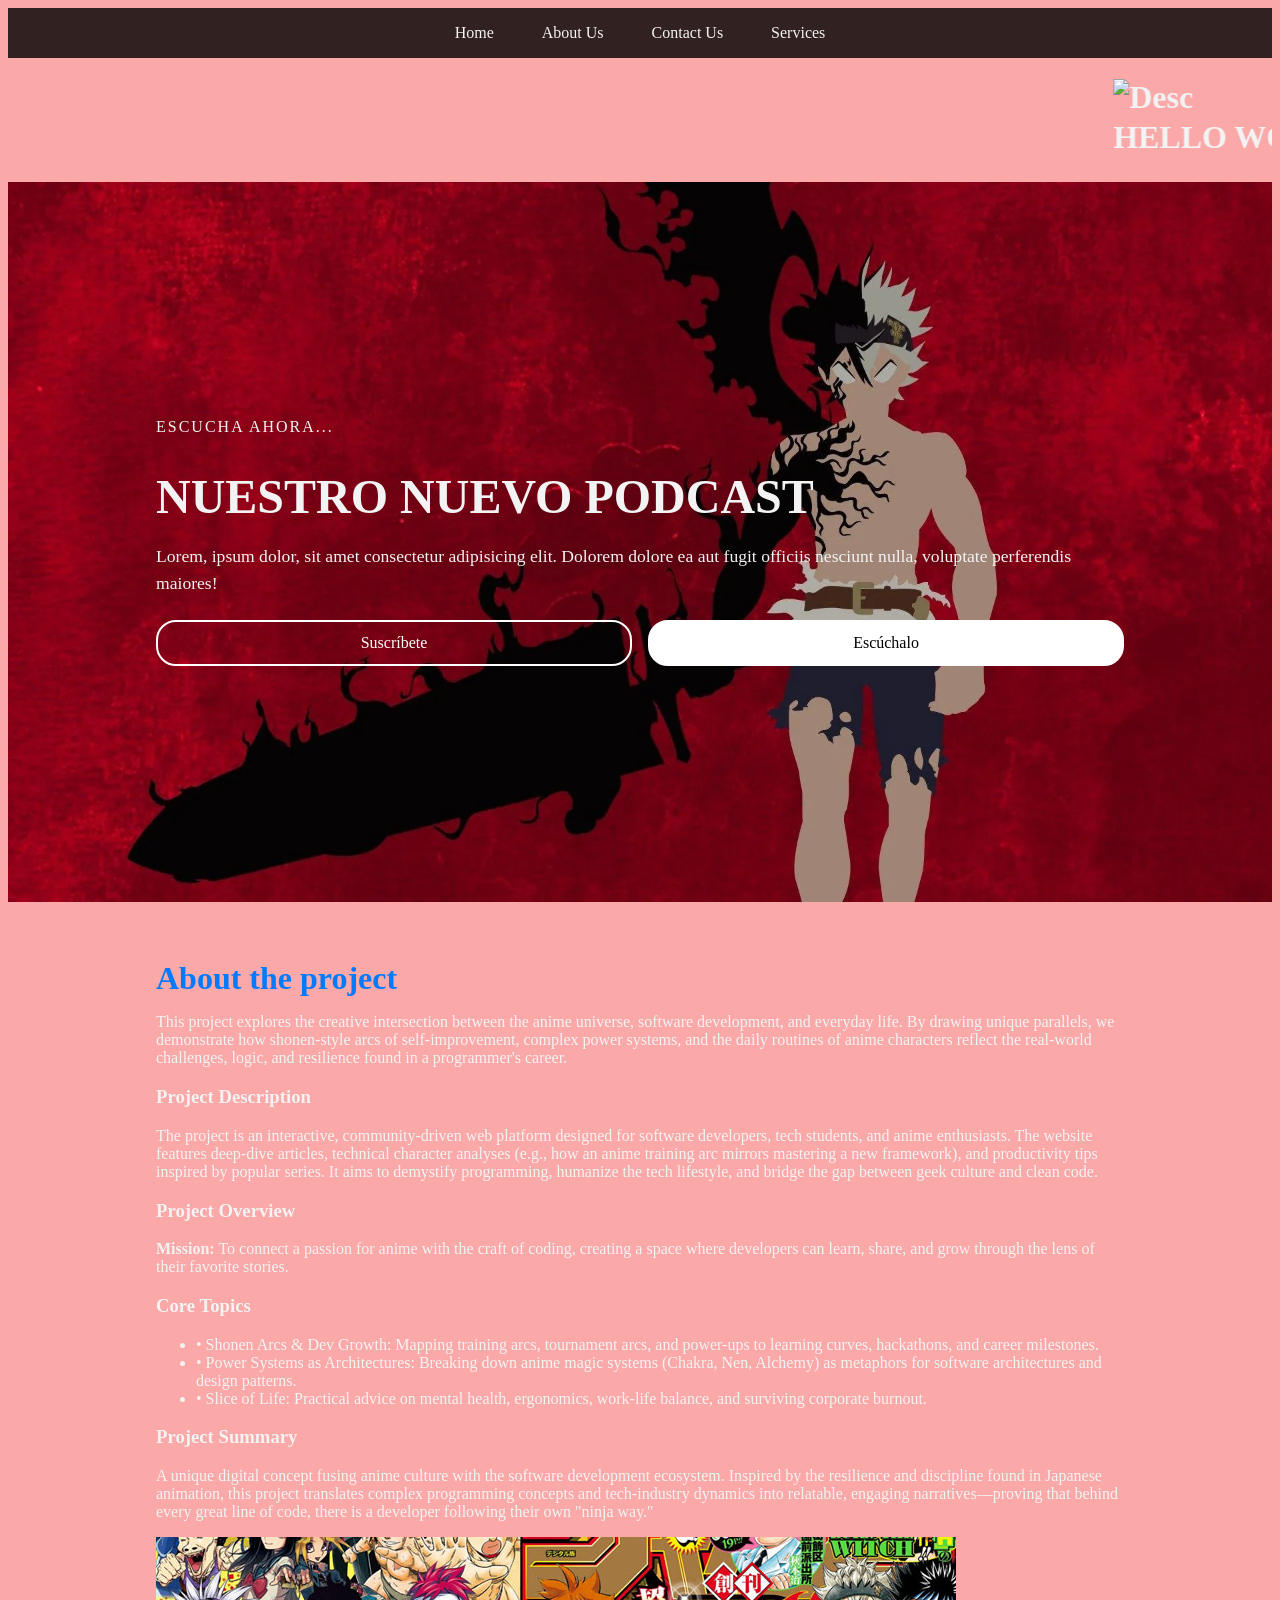
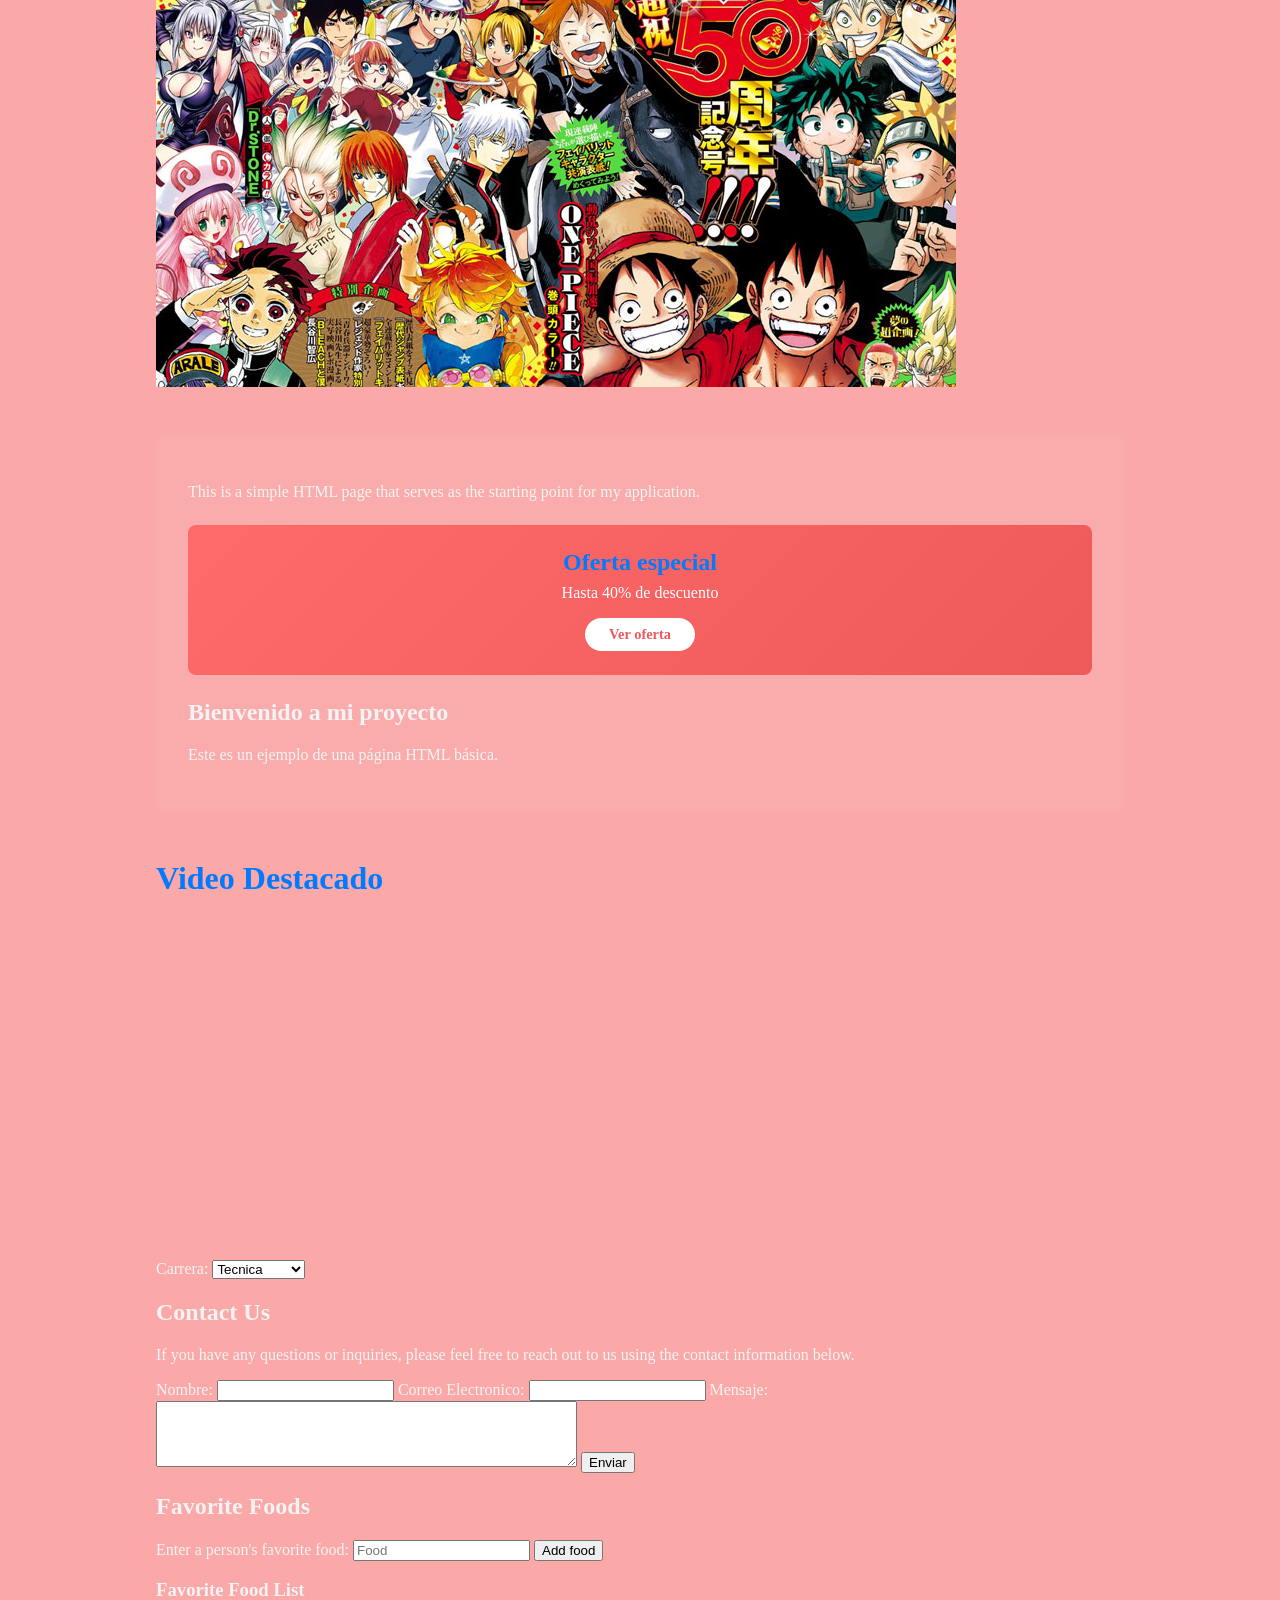
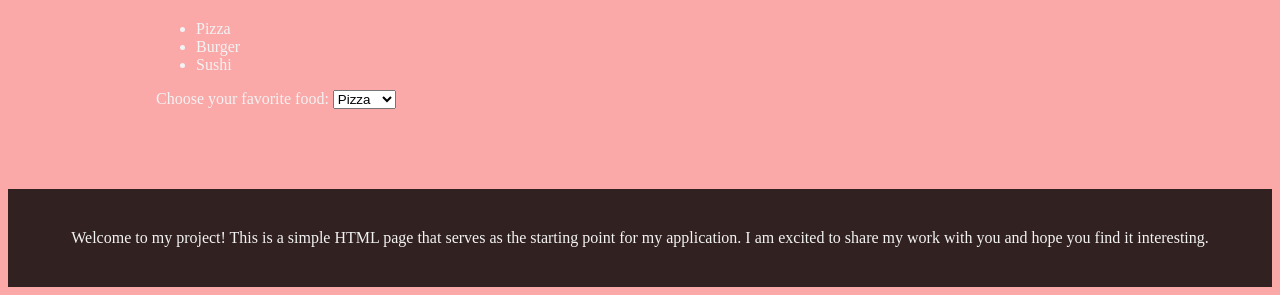
==== index.html @ 28b90165 "primer commit" ====
<!doctype html>
<html lang="en" data-theme="light">

<head>
  <meta charset="UTF-8" />
  <meta name="viewport" content="width=device-width, initial-scale=1.0" />
  <meta name="description"
    content="Mi Proyecto DT - A unique digital concept fusing anime culture with software development." />
  <title>Mi Proyecto DT</title>

  <link rel="stylesheet" href="styles.css" />
</head>

<body>
  <header class="navigation-bar">
    <ul>
      <li><a href="index.html">Home</a></li>
      <li><a href="#about">About Us</a></li>
      <li><a href="#contact">Contact Us</a></li>
      <li><a href="#services">Services</a></li>
    </ul>
  </header>

  <marquee>
    <h1><img src="https://i.redd.it/ffrd164h0qsh1.gif" alt="Descripción" width="80" height="40" />HELLO WORLD!, THIS IS
      MY FIRST APPLICATION (PRETEND THERE IS JAZZ MUSIC PLAYING)
    </h1>
  </marquee>

  <div class="contenedor">
    <div class="wrap">
      <div class="box">
        <span>ESCUCHA AHORA...</span>
        <h1>NUESTRO NUEVO PODCAST</h1>
        <p>Lorem, ipsum dolor, sit amet consectetur adipisicing elit. Dolorem dolore ea aut fugit officiis nesciunt
          nulla, voluptate perferendis maiores!</p>
        <div class="botones">
          <a href="#" class="btn1">Suscríbete</a>
          <a href="#" class="btn2">Escúchalo</a>
        </div>
      </div>
    </div>
  </div>

  <main>
    <section id="about" class="project-section">
      <h2>About the project</h2>
      <p>This project explores the creative intersection between the anime universe, software development, and everyday
        life. By drawing unique parallels, we demonstrate how shonen-style arcs of self-improvement, complex power
        systems, and the daily routines of anime characters reflect the real-world challenges, logic, and resilience
        found in a programmer's career.</p>

      <h3>Project Description</h3>
      <p>The project is an interactive, community-driven web platform designed for software developers, tech students,
        and anime enthusiasts. The website features deep-dive articles, technical character analyses (e.g., how an anime
        training arc mirrors mastering a new framework), and productivity tips inspired by popular series. It aims to
        demystify programming, humanize the tech lifestyle, and bridge the gap between geek culture and clean code.</p>

      <h3>Project Overview</h3>
      <p><strong>Mission:</strong> To connect a passion for anime with the craft of coding, creating a space where
        developers can learn, share, and grow through the lens of their favorite stories.</p>

      <h3>Core Topics</h3>
      <ul>
        <li>• Shonen Arcs & Dev Growth: Mapping training arcs, tournament arcs, and power-ups to learning curves,
          hackathons, and career milestones.</li>
        <li>• Power Systems as Architectures: Breaking down anime magic systems (Chakra, Nen, Alchemy) as metaphors for
          software architectures and design patterns.</li>
        <li>• Slice of Life: Practical advice on mental health, ergonomics, work-life balance, and surviving corporate
          burnout.</li>
      </ul>

      <h3>Project Summary</h3>
      <p>A unique digital concept fusing anime culture with the software development ecosystem. Inspired by the
        resilience and discipline found in Japanese animation, this project translates complex programming concepts and
        tech-industry dynamics into relatable, engaging narratives—proving that behind every great line of code, there
        is a developer following their own "ninja way."</p>

      <img src="img/shonen_aniversario.jpg" alt="Shonen Anniversary" class="project-image" />
    </section>

    <!-- Movable Merge Banner (Demo Banner) -->
    <section id="demo-banner-section" class="project-section">
      <div id="demo-banner">
        <p>
          This is a simple HTML page that serves as the starting point for my
          application.
        </p>

        <a class="banner" href="#demo-banner-section">
          <h2>Oferta especial</h2>
          <p>Hasta 40% de descuento</p>
          <span class="cta">Ver oferta</span>
        </a>

        <h1>Bienvenido a mi proyecto</h1>
        <p>Este es un ejemplo de una página HTML básica.</p>
      </div>
    </section>

    <!-- YouTube Video Section -->
    <section id="video-section" class="project-section">
      <h2>Video Destacado</h2>
      <iframe width="560" height="315" src="https://www.youtube.com/embed/z17rrRyMxEc?si=K8dkNf0YtXiVJ2Rc"
        title="YouTube video player" frameborder="0"
        allow="accelerometer; autoplay; clipboard-write; encrypted-media; gyroscope; picture-in-picture; web-share"
        referrerpolicy="strict-origin-when-cross-origin" allowfullscreen></iframe>
    </section>

    <section id="sobre-mi">
      <label for="carrera">Carrera:</label>
      <select id="carrera" name="carrera">
        <option value="carrera-1">Tecnica</option>
        <option value="carrera-2">Tecnologica</option>
        <option value="carrera-3">Profesional</option>
        <option value="carrera-4">Maestria</option>
      </select>
    </section>

    <section id="contact">
      <h2>Contact Us</h2>
      <p>If you have any questions or inquiries, please feel free to reach out to us using the contact information
        below.</p>
      <form>
        <label for="name">Nombre:</label>
        <input type="text" id="name" name="name" required>
        <label for="email">Correo Electronico:</label>
        <input type="email" id="email" name="email" required>
        <label for="message">Mensaje:</label>
        <textarea id="message" name="message" rows="4" cols="50" required></textarea>
        <input type="submit" value="Enviar">
      </form>
    </section>

    <section id="services">
      <h2>Favorite Foods</h2>
      <label for="inputField">Enter a person's favorite food:</label>
      <input type="text" id="inputField" name="inputField" placeholder="Food" />
      <button type="button" id="addFoodBtn">Add food</button>

      <h3>Favorite Food List</h3>
      <ul id="foodList">
        <li>Pizza</li>
        <li>Burger</li>
        <li>Sushi</li>
      </ul>

      <label for="selectField">Choose your favorite food:</label>
      <select id="selectField" name="selectField">
        <option value="Pizza">Pizza</option>
        <option value="Burger">Burger</option>
        <option value="Sushi">Sushi</option>
      </select>
    </section>
  </main>

  <footer>
    <p>Welcome to my project! This is a simple HTML page that serves as the starting point for my application. I am
      excited to share my work with you and hope you find it interesting.</p>
  </footer>

  <script>
    // Add food to list
    document.getElementById('addFoodBtn').addEventListener('click', function () {
      const input = document.getElementById('inputField');
      const food = input.value.trim();
      if (food) {
        const list = document.getElementById('foodList');
        const li = document.createElement('li');
        li.textContent = food;
        list.appendChild(li);

        // Also add to select
        const select = document.getElementById('selectField');
        const option = document.createElement('option');
        option.value = food;
        option.textContent = food;
        select.appendChild(option);

        input.value = '';
      }
    });
  </script>
</body>

</html>
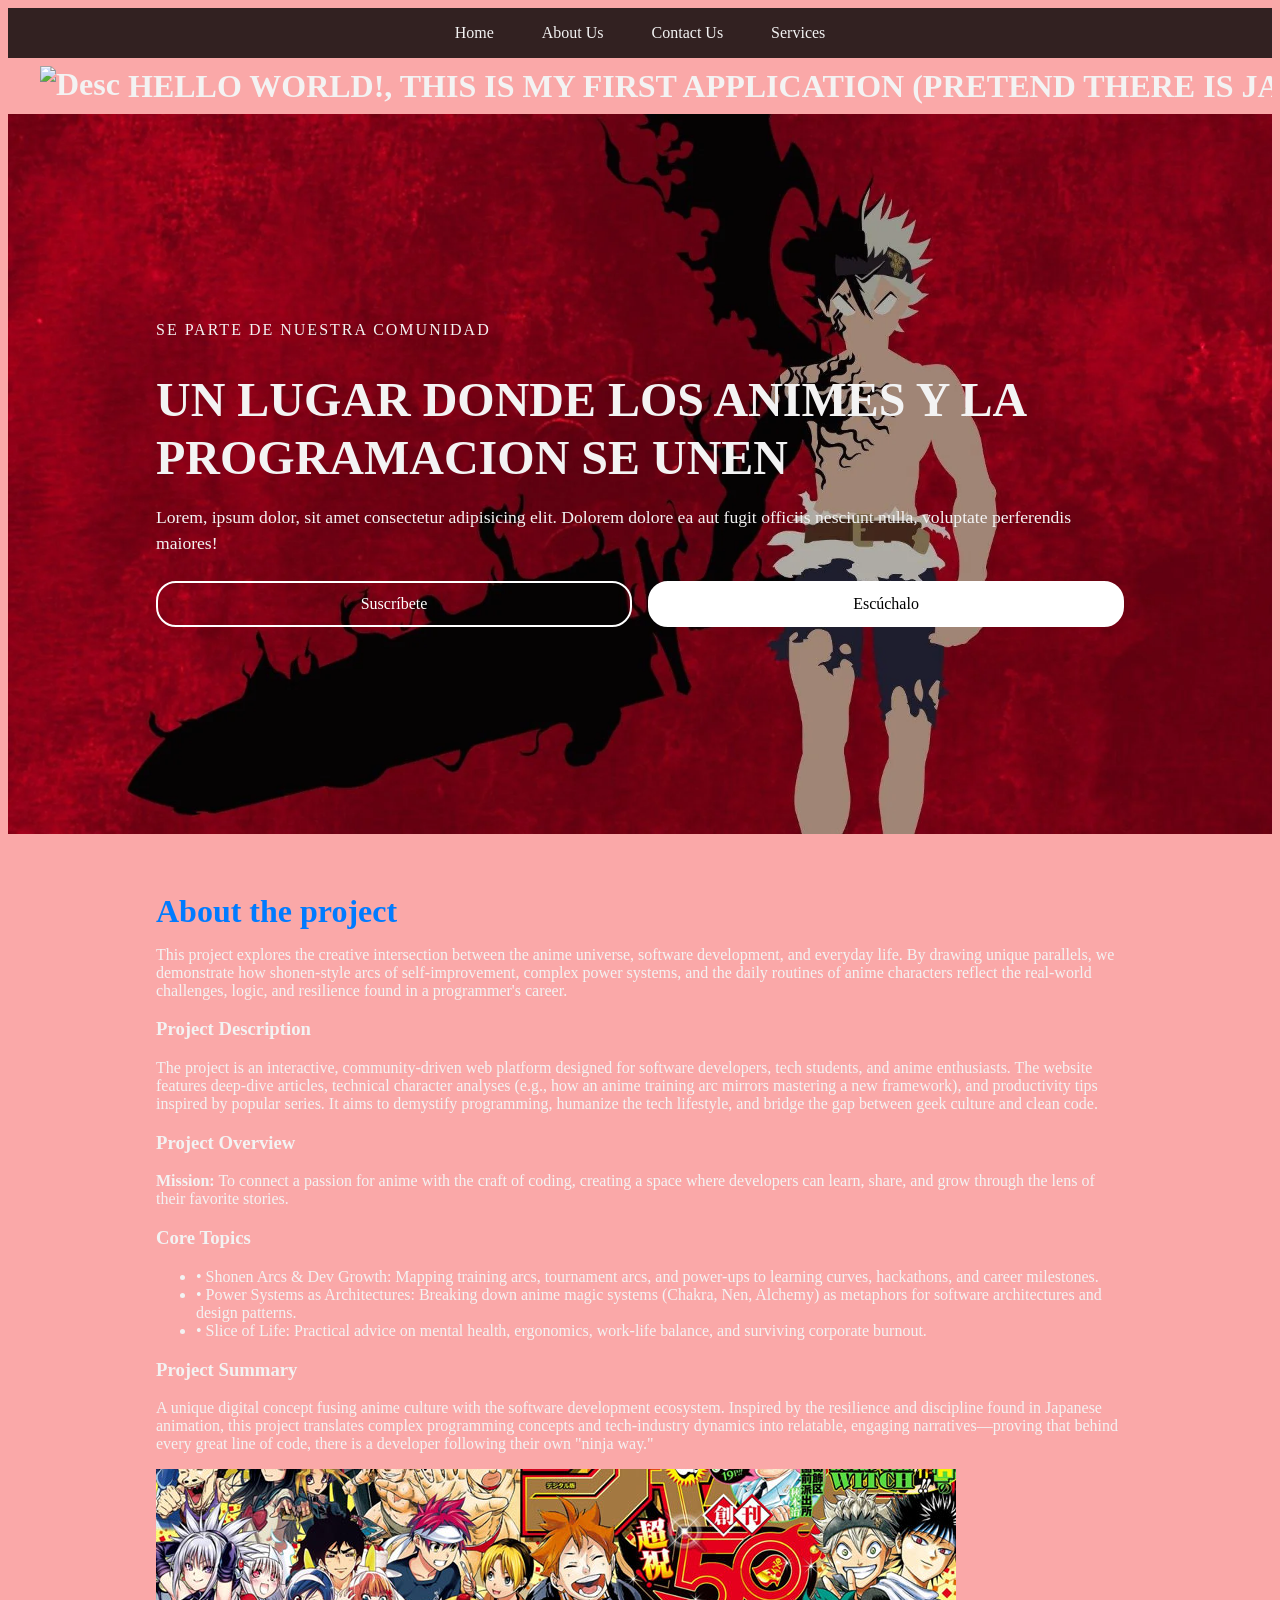
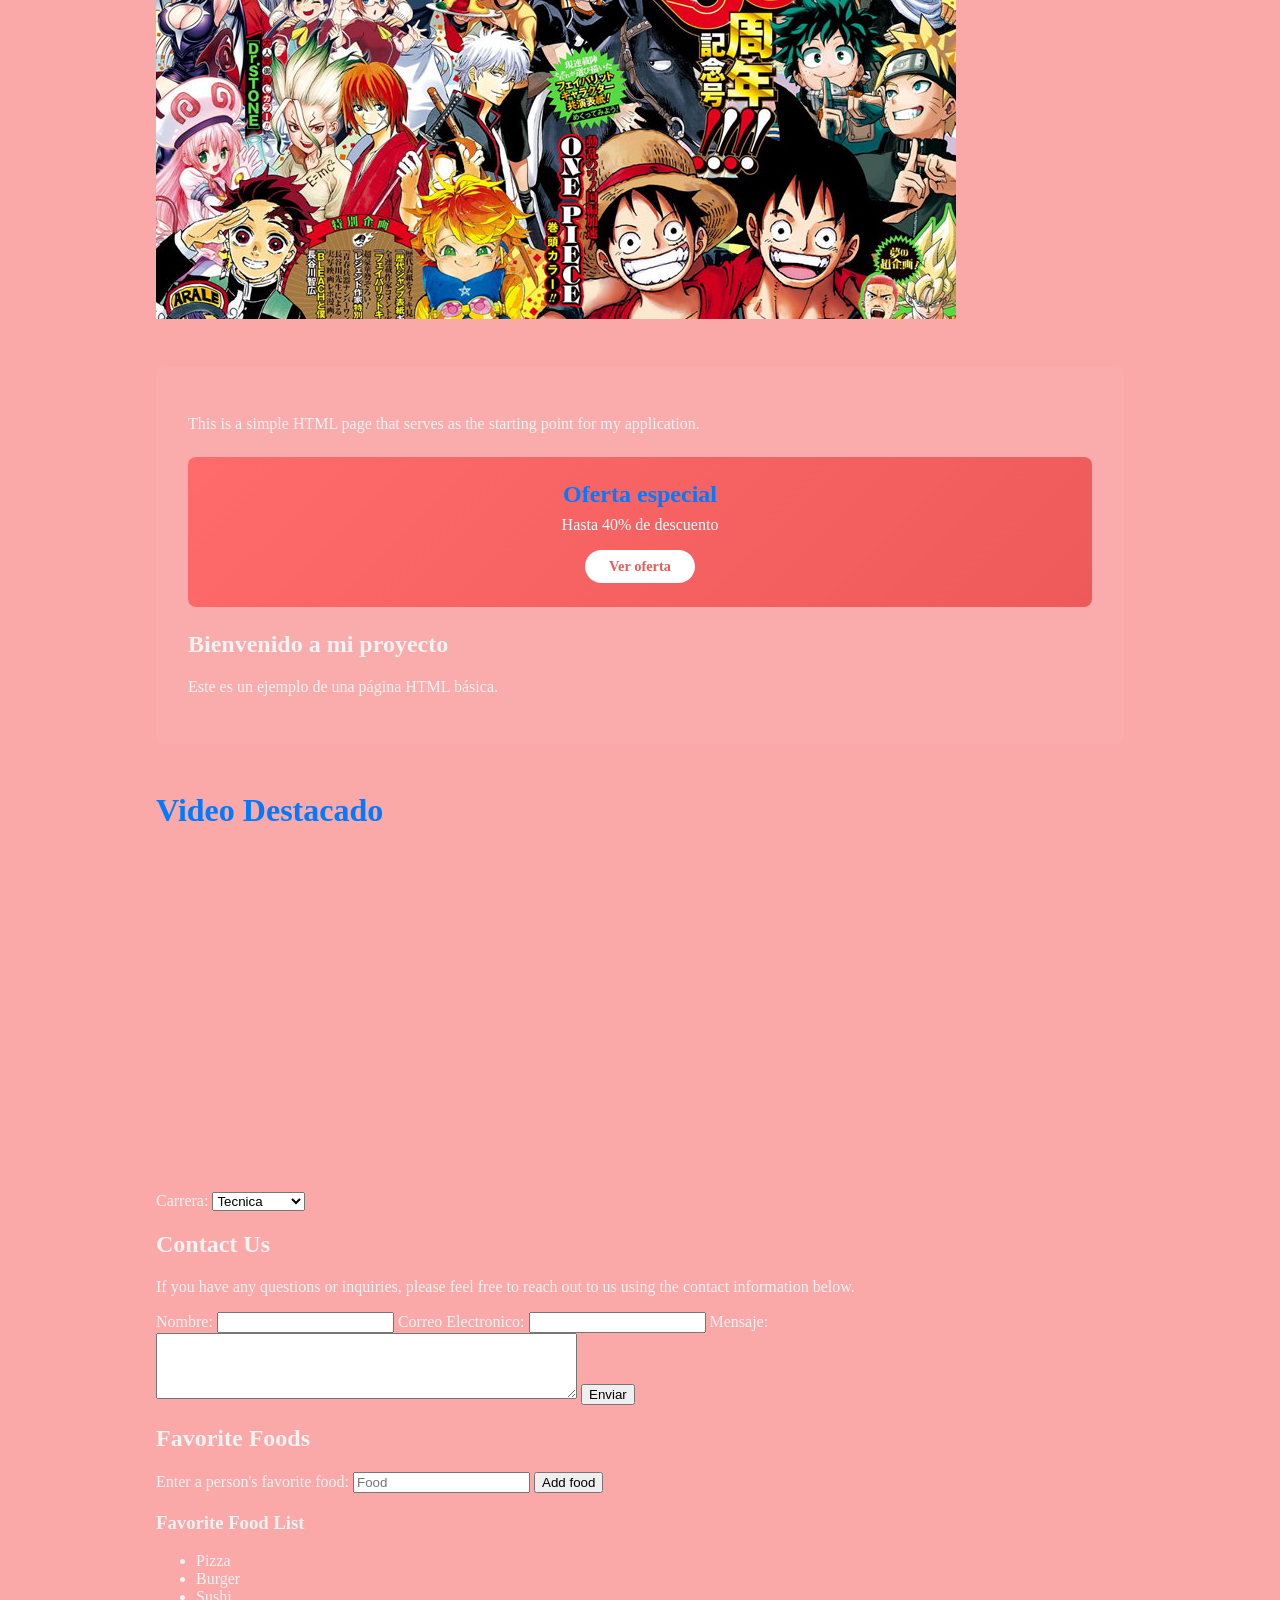
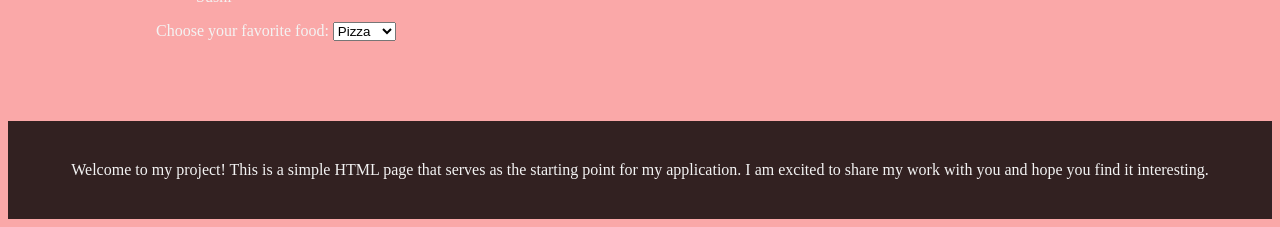
==== commit 103f181b: "barra" ====
--- a/index.html
+++ b/index.html
@@ -15,23 +15,25 @@
   <header class="navigation-bar">
     <ul>
       <li><a href="index.html">Home</a></li>
-      <li><a href="#about">About Us</a></li>
+      <li><a href="#about-us">About Us</a></li>
       <li><a href="#contact">Contact Us</a></li>
       <li><a href="#services">Services</a></li>
     </ul>
   </header>
 
-  <marquee>
-    <h1><img src="https://i.redd.it/ffrd164h0qsh1.gif" alt="Descripción" width="80" height="40" />HELLO WORLD!, THIS IS
-      MY FIRST APPLICATION (PRETEND THERE IS JAZZ MUSIC PLAYING)
-    </h1>
-  </marquee>
+  <!-- CSS-based Marquee (replaces deprecated <marquee> tag) -->
+  <div class="marquee-container">
+    <div class="marquee-track">
+      <h1 class="marquee-content"><img src="https://i.redd.it/ffrd164h0qsh1.gif" alt="Descripción" width="80"
+          height="40" />HELLO WORLD!, THIS IS MY FIRST APPLICATION (PRETEND THERE IS JAZZ MUSIC PLAYING)</h1>
+    </div>
+  </div>
 
   <div class="contenedor">
     <div class="wrap">
       <div class="box">
-        <span>ESCUCHA AHORA...</span>
-        <h1>NUESTRO NUEVO PODCAST</h1>
+        <span>SE PARTE DE NUESTRA COMUNIDAD</span>
+        <h1>UN LUGAR DONDE LOS ANIMES Y LA PROGRAMACION SE UNEN</h1>
         <p>Lorem, ipsum dolor, sit amet consectetur adipisicing elit. Dolorem dolore ea aut fugit officiis nesciunt
           nulla, voluptate perferendis maiores!</p>
         <div class="botones">
@@ -45,16 +47,19 @@
   <main>
     <section id="about" class="project-section">
       <h2>About the project</h2>
-      <p>This project explores the creative intersection between the anime universe, software development, and everyday
+      <p>This project explores the creative intersection between the anime universe, software development, and
+        everyday
         life. By drawing unique parallels, we demonstrate how shonen-style arcs of self-improvement, complex power
         systems, and the daily routines of anime characters reflect the real-world challenges, logic, and resilience
         found in a programmer's career.</p>
 
       <h3>Project Description</h3>
       <p>The project is an interactive, community-driven web platform designed for software developers, tech students,
-        and anime enthusiasts. The website features deep-dive articles, technical character analyses (e.g., how an anime
+        and anime enthusiasts. The website features deep-dive articles, technical character analyses (e.g., how an
+        anime
         training arc mirrors mastering a new framework), and productivity tips inspired by popular series. It aims to
-        demystify programming, humanize the tech lifestyle, and bridge the gap between geek culture and clean code.</p>
+        demystify programming, humanize the tech lifestyle, and bridge the gap between geek culture and clean code.
+      </p>
 
       <h3>Project Overview</h3>
       <p><strong>Mission:</strong> To connect a passion for anime with the craft of coding, creating a space where
@@ -64,7 +69,8 @@
       <ul>
         <li>• Shonen Arcs & Dev Growth: Mapping training arcs, tournament arcs, and power-ups to learning curves,
           hackathons, and career milestones.</li>
-        <li>• Power Systems as Architectures: Breaking down anime magic systems (Chakra, Nen, Alchemy) as metaphors for
+        <li>• Power Systems as Architectures: Breaking down anime magic systems (Chakra, Nen, Alchemy) as metaphors
+          for
           software architectures and design patterns.</li>
         <li>• Slice of Life: Practical advice on mental health, ergonomics, work-life balance, and surviving corporate
           burnout.</li>
@@ -72,7 +78,8 @@
 
       <h3>Project Summary</h3>
       <p>A unique digital concept fusing anime culture with the software development ecosystem. Inspired by the
-        resilience and discipline found in Japanese animation, this project translates complex programming concepts and
+        resilience and discipline found in Japanese animation, this project translates complex programming concepts
+        and
         tech-industry dynamics into relatable, engaging narratives—proving that behind every great line of code, there
         is a developer following their own "ninja way."</p>
 
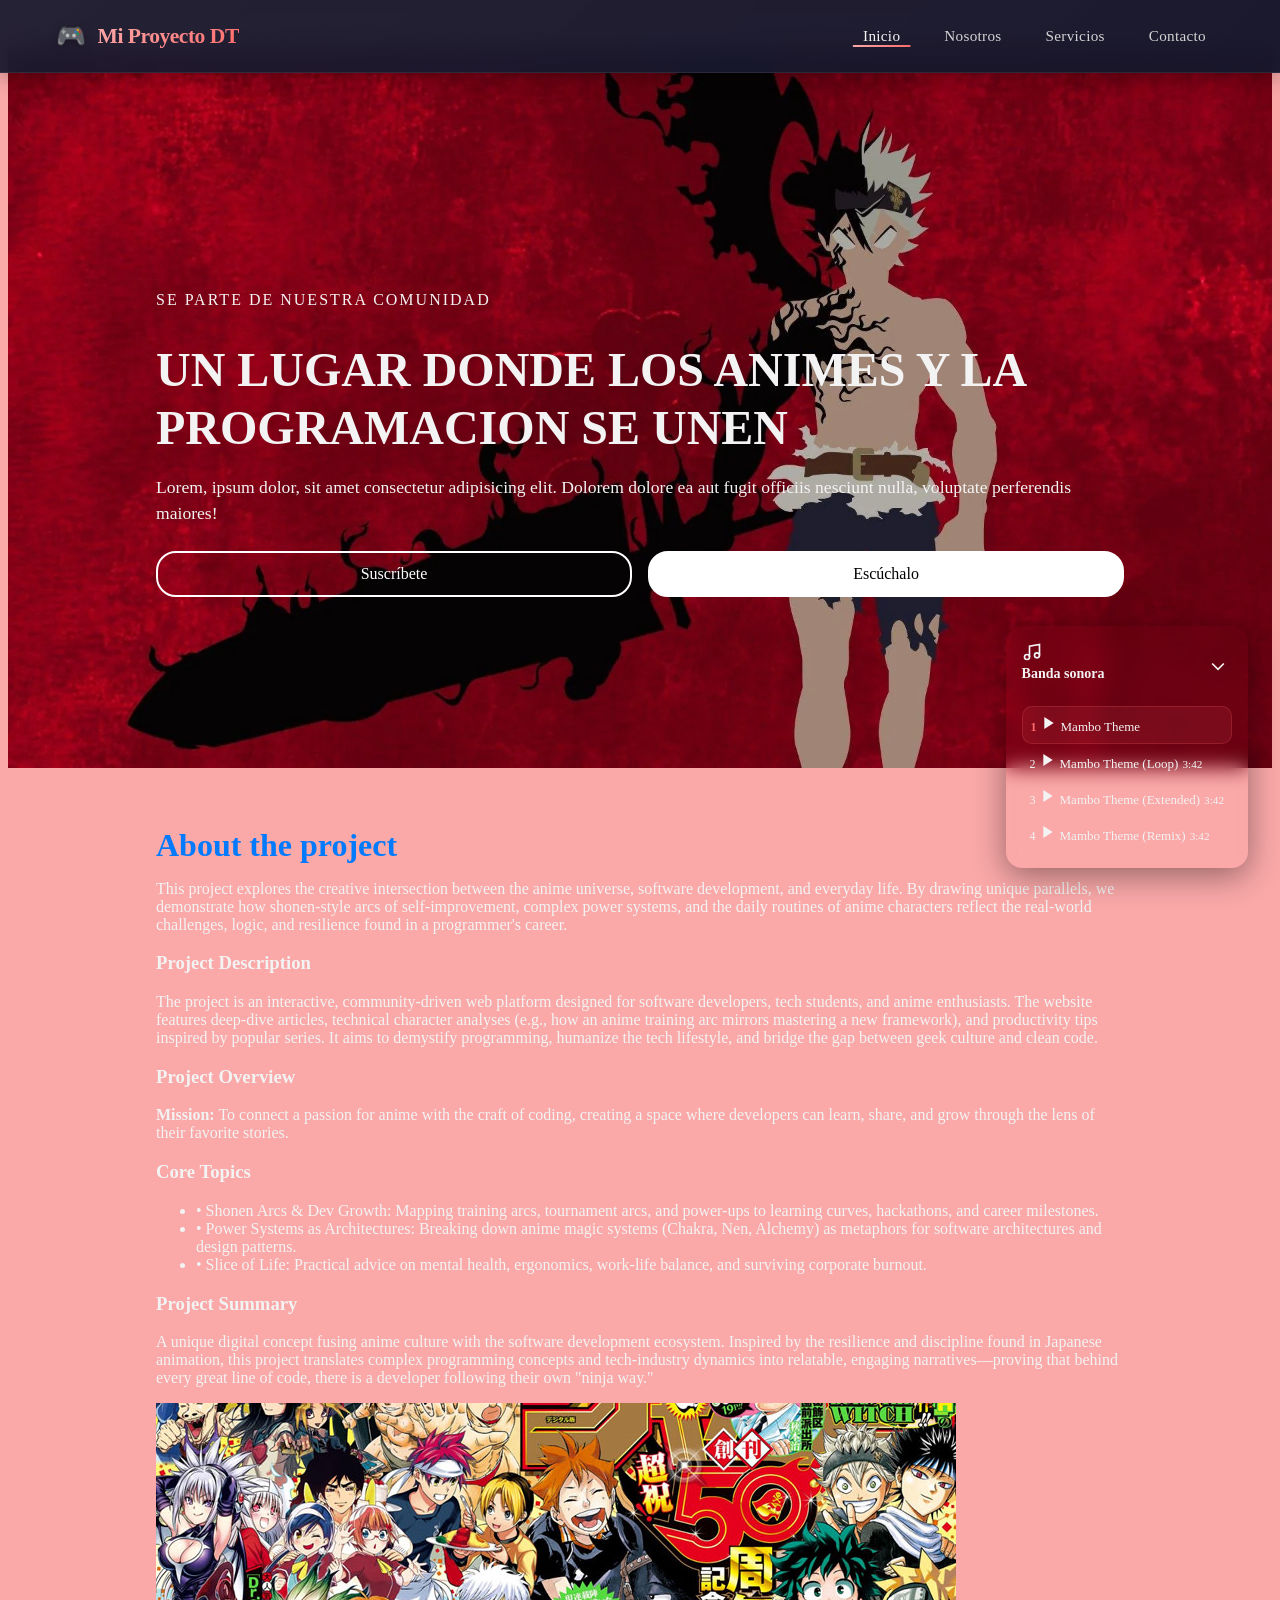
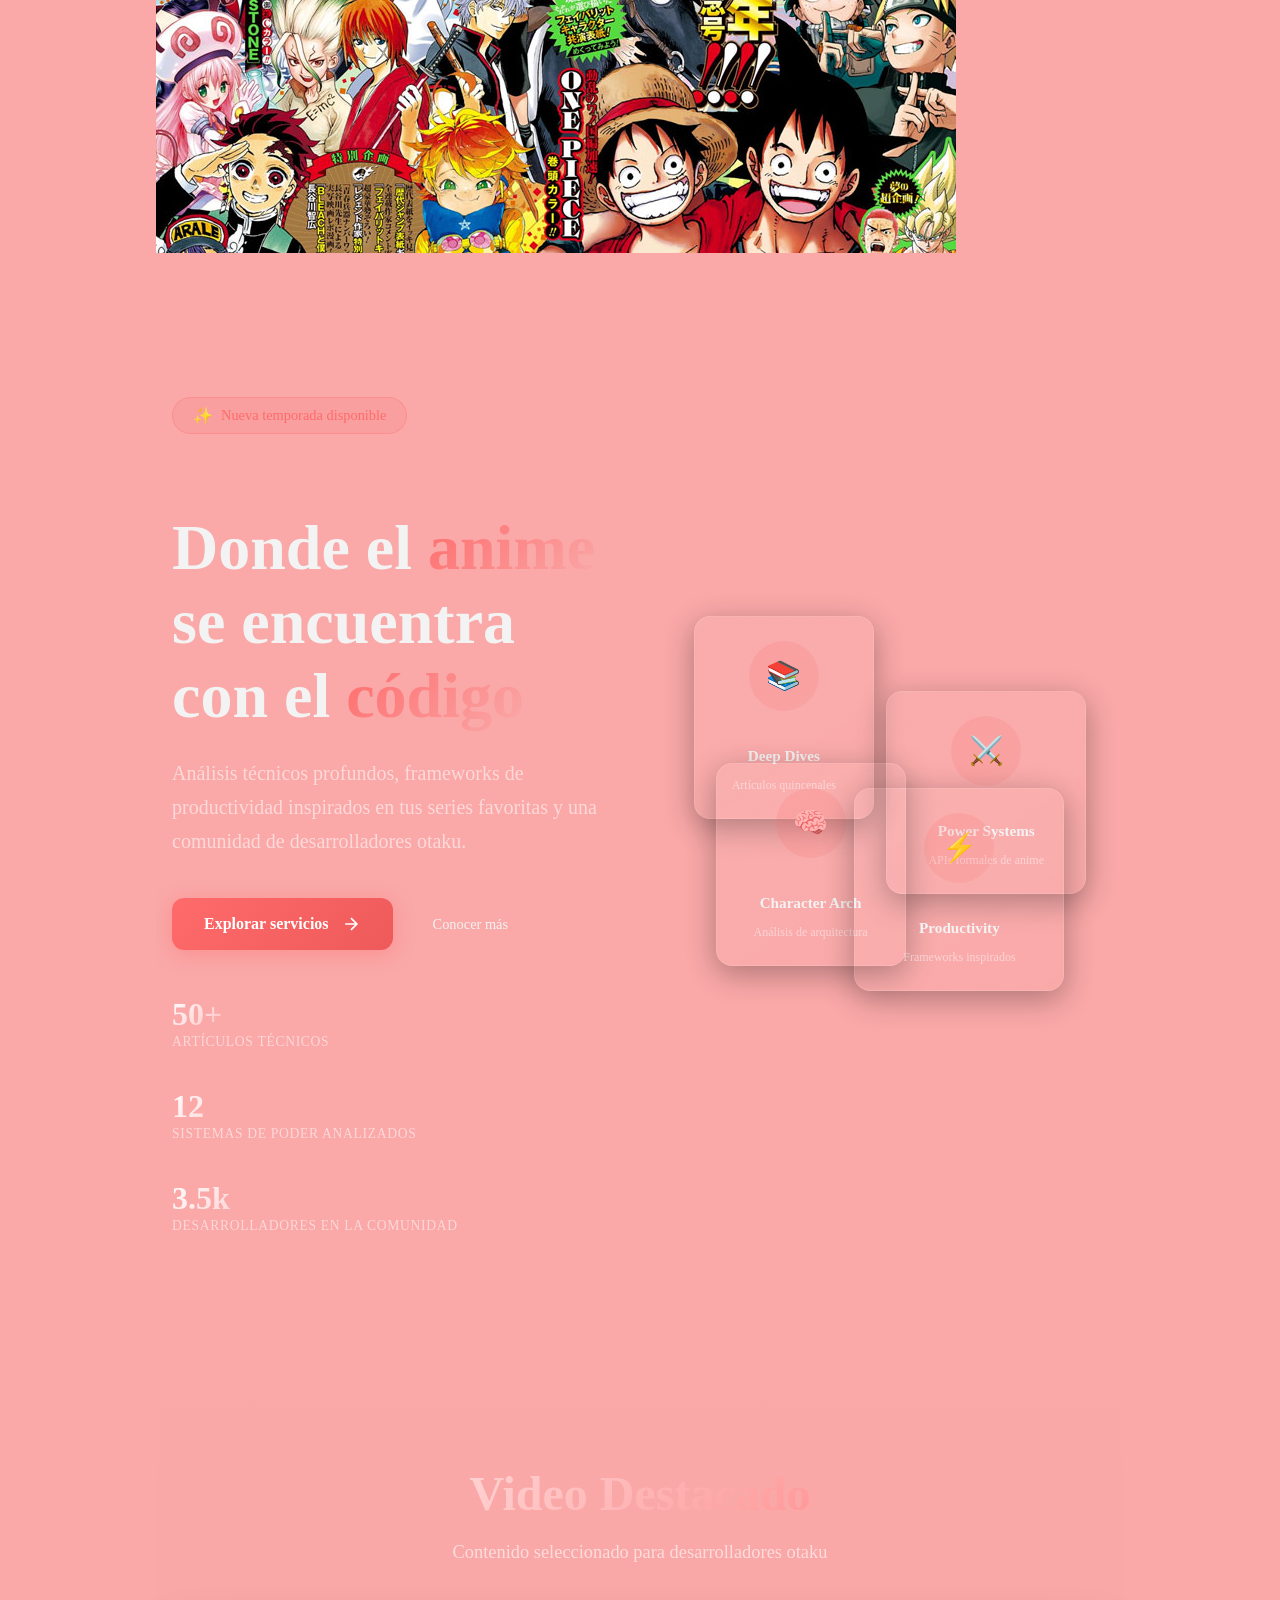
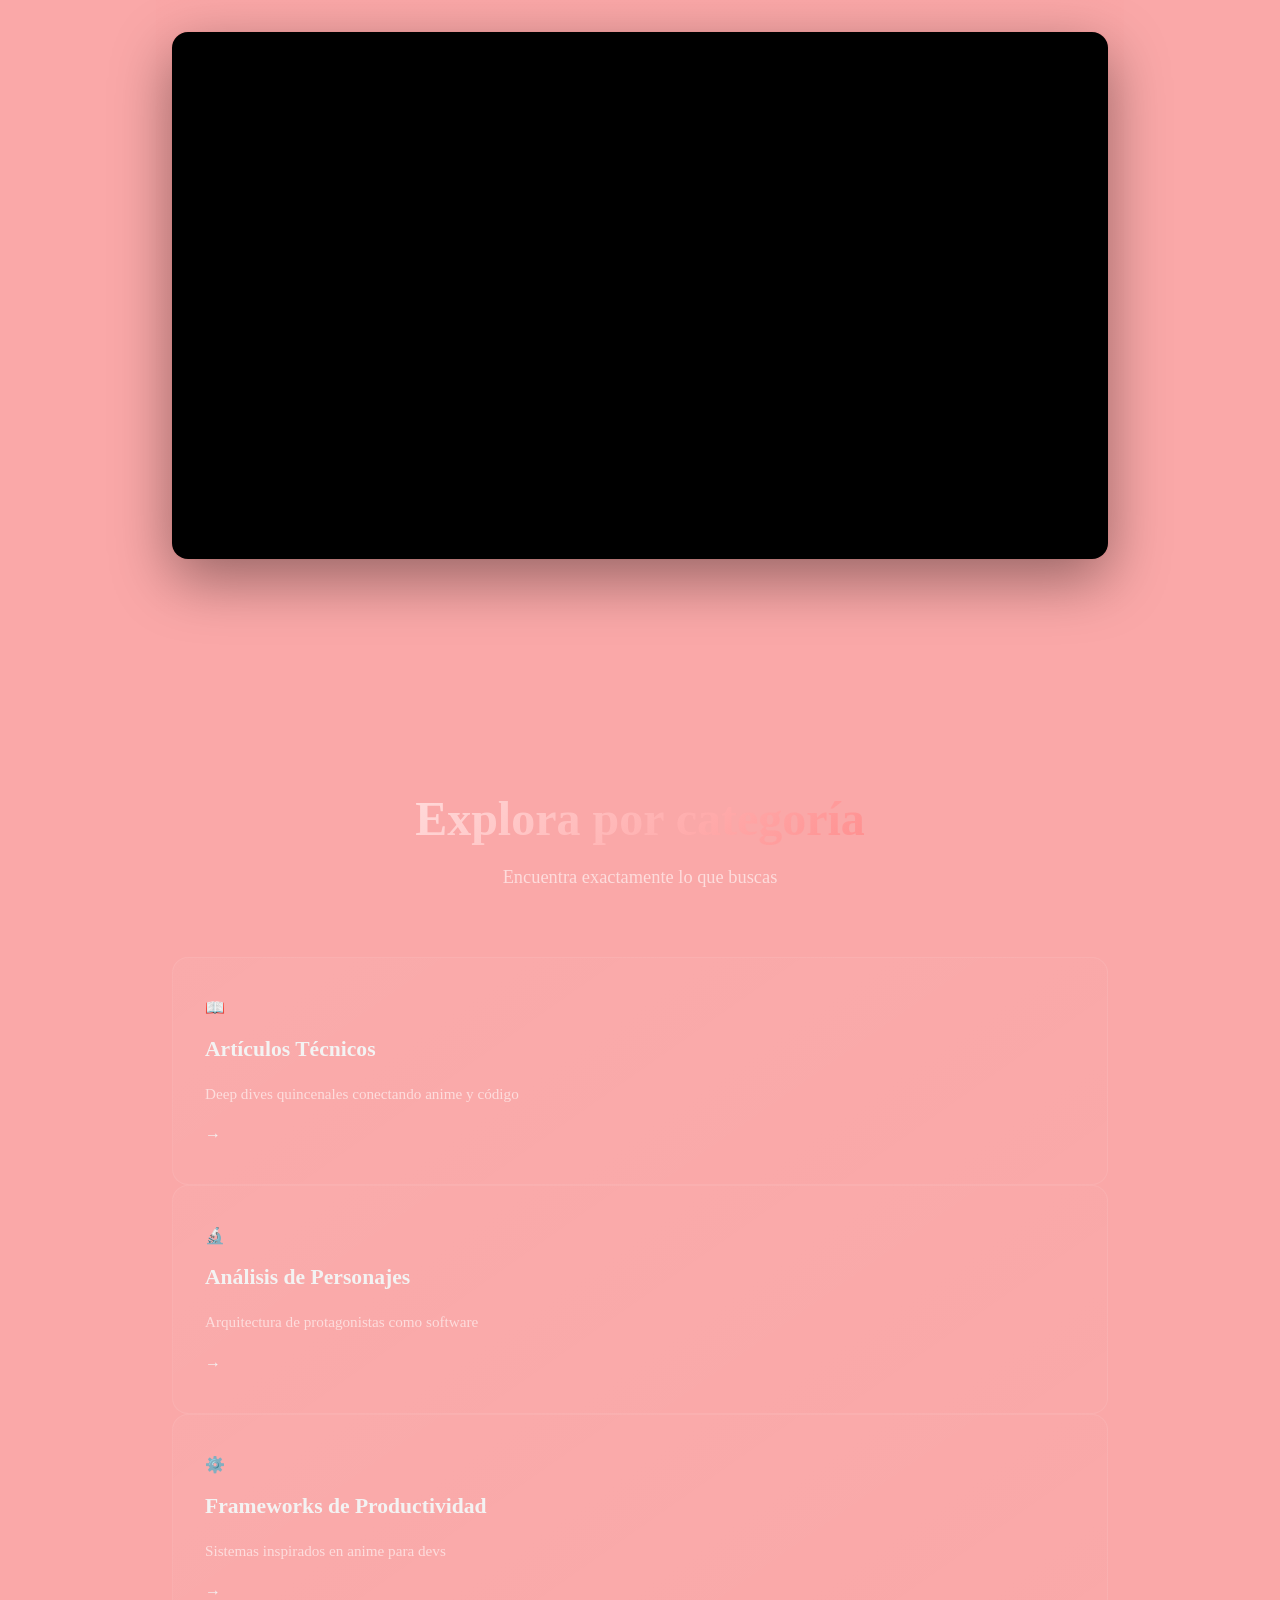
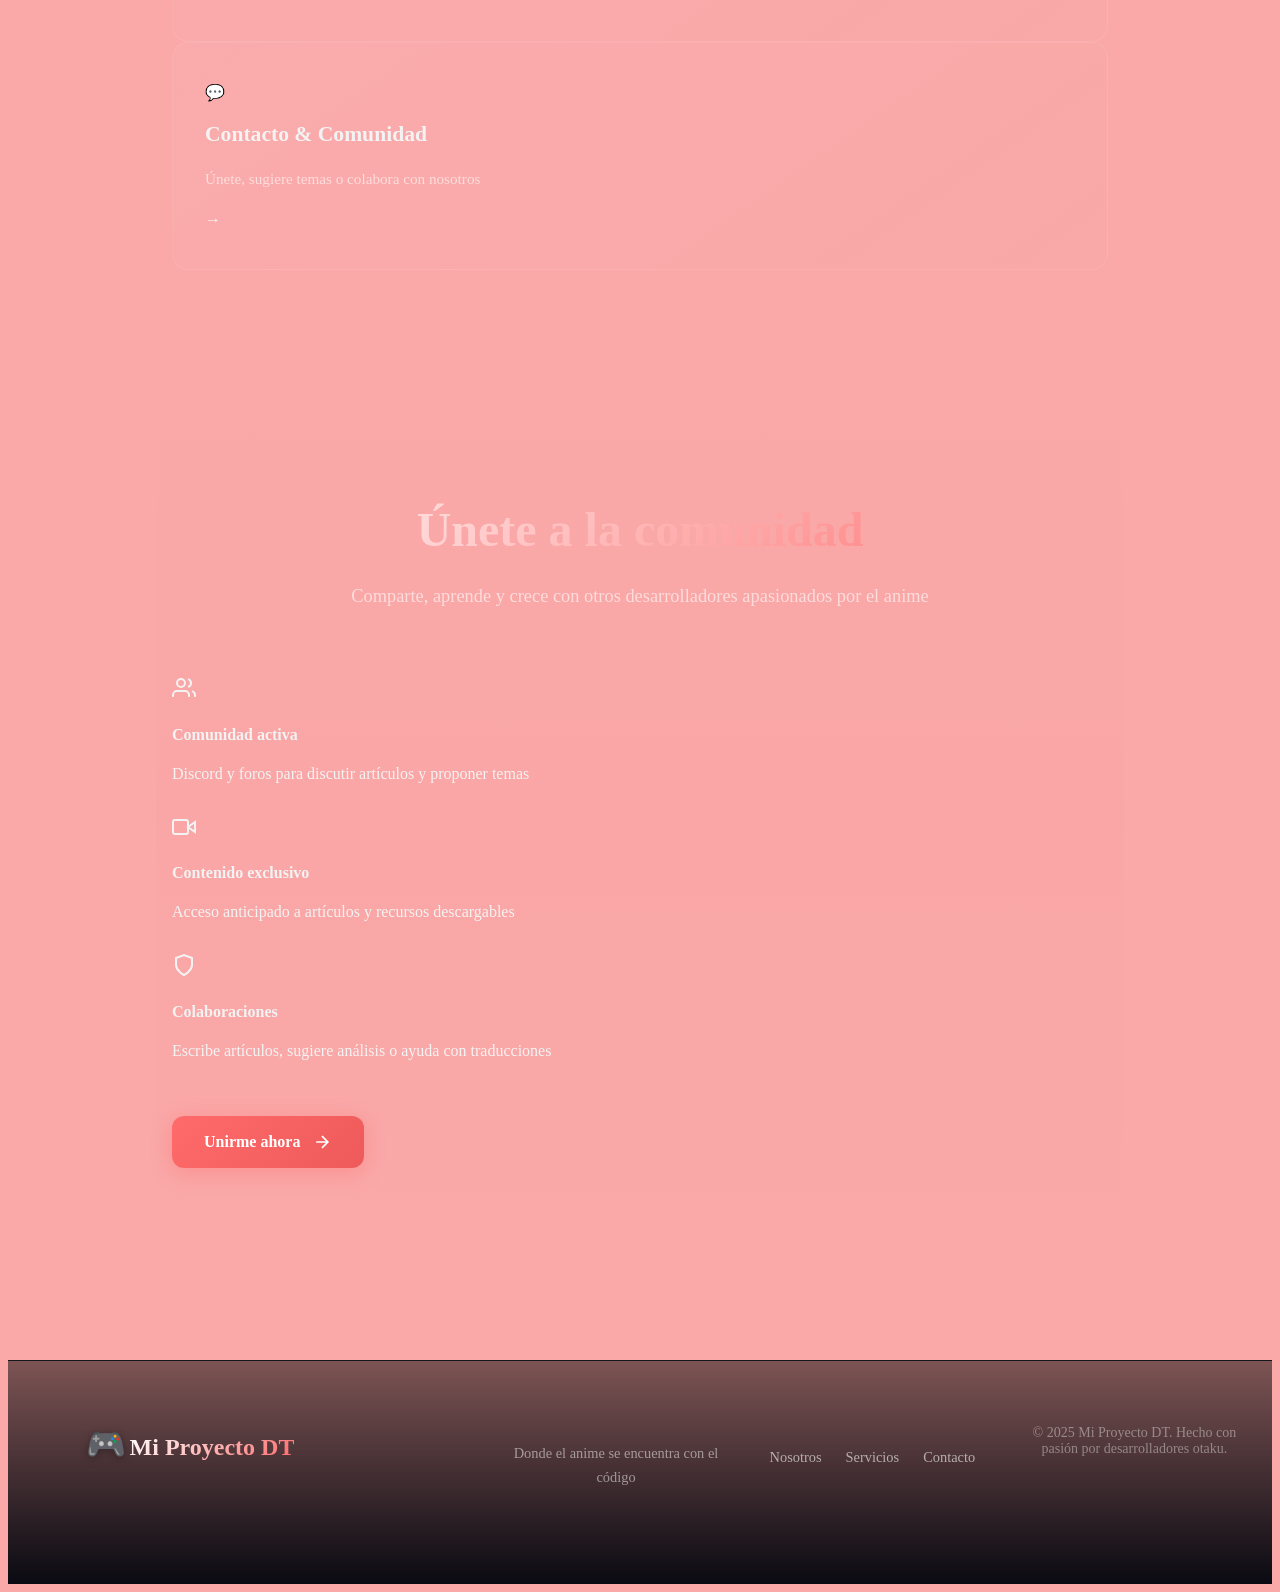
==== commit bd137a47: "org" ====
--- a/index.html
+++ b/index.html
@@ -12,13 +12,58 @@
 </head>
 
 <body>
+  <script>
+    // Mobile navigation toggle
+    const navToggle = document.querySelector('.nav-toggle');
+    const navMenu = document.querySelector('.nav-menu');
+
+    if (navToggle && navMenu) {
+      navToggle.addEventListener('click', () => {
+        const isExpanded = navToggle.getAttribute('aria-expanded') === 'true';
+        navToggle.setAttribute('aria-expanded', !isExpanded);
+        navMenu.classList.toggle('nav-menu--open');
+      });
+
+      // Close menu when clicking a link
+      navMenu.querySelectorAll('.nav-link').forEach(link => {
+        link.addEventListener('click', () => {
+          navMenu.classList.remove('nav-menu--open');
+          navToggle.setAttribute('aria-expanded', 'false');
+        });
+      });
+    }
+
+    // Smooth scroll for anchor links
+    document.querySelectorAll('a[href^="#"]').forEach(anchor => {
+      anchor.addEventListener('click', function (e) {
+        const targetId = this.getAttribute('href');
+        if (targetId === '#') return;
+        const target = document.querySelector(targetId);
+        if (target) {
+          e.preventDefault();
+          const navHeight = document.querySelector('.navigation-bar').offsetHeight;
+          const targetPosition = target.getBoundingClientRect().top + window.pageYOffset - navHeight;
+          window.scrollTo({ top: targetPosition, behavior: 'smooth' });
+        }
+      });
+    });
+  </script>
   <header class="navigation-bar">
-    <ul>
-      <li><a href="index.html">Home</a></li>
-      <li><a href="#about-us">About Us</a></li>
-      <li><a href="#contact">Contact Us</a></li>
-      <li><a href="#services">Services</a></li>
-    </ul>
+    <nav class="nav-container">
+      <a href="index.html" class="nav-logo" aria-label="Mi Proyecto DT - Home">
+        <span class="logo-icon">🎮</span>
+        <span class="logo-text">Mi Proyecto DT</span>
+      </a>
+      <ul class="nav-menu" id="navMenu" role="menubar">
+        <li role="none"><a href="index.html" class="nav-link active" role="menuitem" aria-current="page">Inicio</a></li>
+        <li role="none"><a href="about-us.html" class="nav-link" role="menuitem">Nosotros</a></li>
+        <li role="none"><a href="services.html" class="nav-link" role="menuitem">Servicios</a></li>
+        <li role="none"><a href="contact.html" class="nav-link" role="menuitem">Contacto</a></li>
+      </ul>
+      <button class="nav-toggle" id="navToggle" aria-label="Toggle navigation menu" aria-expanded="false" aria-controls="navMenu">
+        <span class="hamburger" aria-hidden="true"></span>
+      </button>
+    </nav>
   </header>
 
   <!-- CSS-based Marquee (replaces deprecated <marquee> tag) -->
@@ -37,8 +82,8 @@
         <p>Lorem, ipsum dolor, sit amet consectetur adipisicing elit. Dolorem dolore ea aut fugit officiis nesciunt
           nulla, voluptate perferendis maiores!</p>
         <div class="botones">
-          <a href="#" class="btn1">Suscríbete</a>
-          <a href="#" class="btn2">Escúchalo</a>
+          <a href="services.html" class="btn1">Suscríbete</a>
+          <a href="about-us.html" class="btn2">Escúchalo</a>
         </div>
       </div>
     </div>
@@ -86,91 +131,245 @@
       <img src="img/shonen_aniversario.jpg" alt="Shonen Anniversary" class="project-image" />
     </section>
 
-    <!-- Movable Merge Banner (Demo Banner) -->
-    <section id="demo-banner-section" class="project-section">
-      <div id="demo-banner">
-        <p>
-          This is a simple HTML page that serves as the starting point for my
-          application.
-        </p>
-
-        <a class="banner" href="#demo-banner-section">
-          <h2>Oferta especial</h2>
-          <p>Hasta 40% de descuento</p>
-          <span class="cta">Ver oferta</span>
+<!-- Hero Banner / CTA Section -->
+    <section class="hero-banner">
+      <div class="hero-content">
+        <div class="hero-badge">
+          <span class="badge-icon">✨</span>
+          <span>Nueva temporada disponible</span>
+        </div>
+        <h1>Donde el <span class="highlight">anime</span> se encuentra con el <span class="highlight">código</span></h1>
+        <p class="hero-subtitle">Análisis técnicos profundos, frameworks de productividad inspirados en tus series favoritas y una comunidad de desarrolladores otaku.</p>
+        <div class="hero-actions">
+          <a href="services.html" class="btn-primary">
+            <span>Explorar servicios</span>
+            <svg width="20" height="20" viewBox="0 0 24 24" fill="none" stroke="currentColor" stroke-width="2" aria-hidden="true">
+              <path d="M5 12h14M12 5l7 7-7 7"></path>
+            </svg>
+          </a>
+          <a href="about-us.html" class="btn-secondary">
+            <span>Conocer más</span>
+          </a>
+        </div>
+        <div class="hero-stats">
+          <div class="stat">
+            <span class="stat-number">50+</span>
+            <span class="stat-label">Artículos técnicos</span>
+          </div>
+          <div class="stat">
+            <span class="stat-number">12</span>
+            <span class="stat-label">Sistemas de poder analizados</span>
+          </div>
+          <div class="stat">
+            <span class="stat-number">3.5k</span>
+            <span class="stat-label">Desarrolladores en la comunidad</span>
+          </div>
+        </div>
+      </div>
+      <div class="hero-visual">
+        <div class="floating-cards">
+          <div class="float-card" data-card="1">
+            <div class="card-icon">📚</div>
+            <h4>Deep Dives</h4>
+            <p>Artículos quincenales</p>
+          </div>
+          <div class="float-card" data-card="2">
+            <div class="card-icon">⚔️</div>
+            <h4>Power Systems</h4>
+            <p>APIs formales de anime</p>
+          </div>
+          <div class="float-card" data-card="3">
+            <div class="card-icon">🧠</div>
+            <h4>Character Arch</h4>
+            <p>Análisis de arquitectura</p>
+          </div>
+          <div class="float-card" data-card="4">
+            <div class="card-icon">⚡</div>
+            <h4>Productivity</h4>
+            <p>Frameworks inspirados</p>
+          </div>
+        </div>
+      </div>
+    </section>
+
+    <!-- Featured Video Section -->
+    <section class="video-section">
+      <div class="section-header">
+        <h2>Video Destacado</h2>
+        <p>Contenido seleccionado para desarrolladores otaku</p>
+      </div>
+      <div class="video-wrapper">
+        <iframe width="560" height="315" src="https://www.youtube.com/embed/z17rrRyMxEc?si=K8dkNf0YtXiVJ2Rc"
+          title="YouTube video player" frameborder="0"
+          allow="accelerometer; autoplay; clipboard-write; encrypted-media; gyroscope; picture-in-picture; web-share"
+          referrerpolicy="strict-origin-when-cross-origin" allowfullscreen></iframe>
+      </div>
+    </section>
+
+    <!-- Quick Links / Navigation Cards -->
+    <section class="quick-nav">
+      <div class="section-header">
+        <h2>Explora por categoría</h2>
+        <p>Encuentra exactamente lo que buscas</p>
+      </div>
+      <div class="nav-cards">
+        <a href="services.html?category=articles" class="nav-card">
+          <div class="nav-card-icon">📖</div>
+          <h3>Artículos Técnicos</h3>
+          <p>Deep dives quincenales conectando anime y código</p>
+          <span class="nav-card-arrow">→</span>
         </a>
-
-        <h1>Bienvenido a mi proyecto</h1>
-        <p>Este es un ejemplo de una página HTML básica.</p>
+        <a href="services.html?category=analysis" class="nav-card">
+          <div class="nav-card-icon">🔬</div>
+          <h3>Análisis de Personajes</h3>
+          <p>Arquitectura de protagonistas como software</p>
+          <span class="nav-card-arrow">→</span>
+        </a>
+        <a href="services.html?category=productivity" class="nav-card">
+          <div class="nav-card-icon">⚙️</div>
+          <h3>Frameworks de Productividad</h3>
+          <p>Sistemas inspirados en anime para devs</p>
+          <span class="nav-card-arrow">→</span>
+        </a>
+        <a href="contact.html" class="nav-card">
+          <div class="nav-card-icon">💬</div>
+          <h3>Contacto & Comunidad</h3>
+          <p>Únete, sugiere temas o colabora con nosotros</p>
+          <span class="nav-card-arrow">→</span>
+        </a>
       </div>
     </section>
 
-    <!-- YouTube Video Section -->
-    <section id="video-section" class="project-section">
-      <h2>Video Destacado</h2>
-      <iframe width="560" height="315" src="https://www.youtube.com/embed/z17rrRyMxEc?si=K8dkNf0YtXiVJ2Rc"
-        title="YouTube video player" frameborder="0"
-        allow="accelerometer; autoplay; clipboard-write; encrypted-media; gyroscope; picture-in-picture; web-share"
-        referrerpolicy="strict-origin-when-cross-origin" allowfullscreen></iframe>
-    </section>
-
-    <section id="sobre-mi">
-      <label for="carrera">Carrera:</label>
-      <select id="carrera" name="carrera">
-        <option value="carrera-1">Tecnica</option>
-        <option value="carrera-2">Tecnologica</option>
-        <option value="carrera-3">Profesional</option>
-        <option value="carrera-4">Maestria</option>
-      </select>
-    </section>
-
-    <section id="contact">
-      <h2>Contact Us</h2>
-      <p>If you have any questions or inquiries, please feel free to reach out to us using the contact information
-        below.</p>
-      <form>
-        <label for="name">Nombre:</label>
-        <input type="text" id="name" name="name" required>
-        <label for="email">Correo Electronico:</label>
-        <input type="email" id="email" name="email" required>
-        <label for="message">Mensaje:</label>
-        <textarea id="message" name="message" rows="4" cols="50" required></textarea>
-        <input type="submit" value="Enviar">
-      </form>
-    </section>
-
-    <section id="services">
-      <h2>Favorite Foods</h2>
-      <label for="inputField">Enter a person's favorite food:</label>
-      <input type="text" id="inputField" name="inputField" placeholder="Food" />
-      <button type="button" id="addFoodBtn">Add food</button>
-
-      <h3>Favorite Food List</h3>
-      <ul id="foodList">
-        <li>Pizza</li>
-        <li>Burger</li>
-        <li>Sushi</li>
-      </ul>
-
-      <label for="selectField">Choose your favorite food:</label>
-      <select id="selectField" name="selectField">
-        <option value="Pizza">Pizza</option>
-        <option value="Burger">Burger</option>
-        <option value="Sushi">Sushi</option>
-      </select>
-    </section>
-  </main>
-
-  <footer>
-    <p>Welcome to my project! This is a simple HTML page that serves as the starting point for my application. I am
-      excited to share my work with you and hope you find it interesting.</p>
+    <!-- Community Preview -->
+    <section class="community-preview">
+      <div class="community-content">
+        <div class="section-header">
+          <h2>Únete a la comunidad</h2>
+          <p>Comparte, aprende y crece con otros desarrolladores apasionados por el anime</p>
+        </div>
+        <div class="community-features">
+          <div class="community-feature">
+            <svg width="24" height="24" viewBox="0 0 24 24" fill="none" stroke="currentColor" stroke-width="2" aria-hidden="true">
+              <path d="M17 21v-2a4 4 0 0 0-4-4H5a4 4 0 0 0-4 4v2"></path>
+              <circle cx="9" cy="7" r="4"></circle>
+              <path d="M23 21v-2a4 4 0 0 0-3-3.87"></path>
+              <path d="M16 3.13a4 4 0 0 1 0 7.75"></path>
+            </svg>
+            <h4>Comunidad activa</h4>
+            <p>Discord y foros para discutir artículos y proponer temas</p>
+          </div>
+          <div class="community-feature">
+            <svg width="24" height="24" viewBox="0 0 24 24" fill="none" stroke="currentColor" stroke-width="2" aria-hidden="true">
+              <polygon points="23 7 16 12 23 17 23 7"></polygon>
+              <rect x="1" y="5" width="15" height="14" rx="2" ry="2"></rect>
+            </svg>
+            <h4>Contenido exclusivo</h4>
+            <p>Acceso anticipado a artículos y recursos descargables</p>
+          </div>
+          <div class="community-feature">
+            <svg width="24" height="24" viewBox="0 0 24 24" fill="none" stroke="currentColor" stroke-width="2" aria-hidden="true">
+              <path d="M12 22s8-4 8-10V5l-8-3-8 3v7c0 6 8 10 8 10z"></path>
+            </svg>
+            <h4>Colaboraciones</h4>
+            <p>Escribe artículos, sugiere análisis o ayuda con traducciones</p>
+          </div>
+        </div>
+        <a href="contact.html" class="btn-primary community-cta">
+          <span>Unirme ahora</span>
+          <svg width="20" height="20" viewBox="0 0 24 24" fill="none" stroke="currentColor" stroke-width="2" aria-hidden="true">
+            <path d="M5 12h14M12 5l7 7-7 7"></path>
+          </svg>
+        </a>
+      </div>
+</section>
+</main>
+
+  <footer class="site-footer">
+    <div class="footer-content">
+      <div class="footer-brand">
+        <span class="logo-icon">🎮</span>
+        <span class="logo-text">Mi Proyecto DT</span>
+      </div>
+      <p class="footer-tagline">Donde el anime se encuentra con el código</p>
+      <div class="footer-links">
+        <a href="about-us.html">Nosotros</a>
+        <a href="services.html">Servicios</a>
+        <a href="contact.html">Contacto</a>
+      </div>
+      <p class="footer-copyright">&copy; 2025 Mi Proyecto DT. Hecho con pasión por desarrolladores otaku.</p>
+    </div>
   </footer>
+
+  <!-- Music Selector -->
+  <div class="music-selector" id="musicSelector" role="region" aria-label="Reproductor de música">
+    <div class="music-header">
+      <div class="music-info">
+        <svg class="music-icon" width="20" height="20" viewBox="0 0 24 24" fill="none" stroke="currentColor" stroke-width="2" aria-hidden="true">
+          <path d="M9 18V5l12-2v13"></path>
+          <circle cx="6" cy="18" r="3"></circle>
+          <circle cx="18" cy="16" r="3"></circle>
+        </svg>
+        <span class="music-title">Banda sonora</span>
+      </div>
+      <button class="music-toggle" id="musicToggle" aria-label="Expandir/colapsar reproductor" aria-expanded="false">
+        <svg class="expand-icon" width="20" height="20" viewBox="0 0 24 24" fill="none" stroke="currentColor" stroke-width="2" aria-hidden="true">
+          <polyline points="5 15 12 22 19 15"></polyline>
+        </svg>
+      </button>
+    </div>
+    <div class="music-playlist">
+      <div class="music-track active" data-src="mambo.mp3.mp3" data-title="Mambo Theme">
+        <div class="track-info">
+          <span class="track-number">1</span>
+          <svg class="track-play-icon" width="16" height="16" viewBox="0 0 24 24" fill="currentColor" aria-hidden="true">
+            <polygon points="5 3 19 12 5 21 5 3"></polygon>
+          </svg>
+          <span class="track-title">Mambo Theme</span>
+          <span class="track-duration">3:42</span>
+        </div>
+      </div>
+      <div class="music-track" data-src="mambo.mp3.mp3" data-title="Mambo Theme (Loop)">
+        <div class="track-info">
+          <span class="track-number">2</span>
+          <svg class="track-play-icon" width="16" height="16" viewBox="0 0 24 24" fill="currentColor" aria-hidden="true">
+            <polygon points="5 3 19 12 5 21 5 3"></polygon>
+          </svg>
+          <span class="track-title">Mambo Theme (Loop)</span>
+          <span class="track-duration">3:42</span>
+        </div>
+      </div>
+      <div class="music-track" data-src="mambo.mp3.mp3" data-title="Mambo Theme (Extended)">
+        <div class="track-info">
+          <span class="track-number">3</span>
+          <svg class="track-play-icon" width="16" height="16" viewBox="0 0 24 24" fill="currentColor" aria-hidden="true">
+            <polygon points="5 3 19 12 5 21 5 3"></polygon>
+          </svg>
+          <span class="track-title">Mambo Theme (Extended)</span>
+          <span class="track-duration">3:42</span>
+        </div>
+      </div>
+      <div class="music-track" data-src="mambo.mp3.mp3" data-title="Mambo Theme (Remix)">
+        <div class="track-info">
+          <span class="track-number">4</span>
+          <svg class="track-play-icon" width="16" height="16" viewBox="0 0 24 24" fill="currentColor" aria-hidden="true">
+            <polygon points="5 3 19 12 5 21 5 3"></polygon>
+          </svg>
+          <span class="track-title">Mambo Theme (Remix)</span>
+          <span class="track-duration">3:42</span>
+        </div>
+      </div>
+    </div>
+  </div>
+
+  <audio id="background-music" loop preload="metadata">
+    <source src="mambo.mp3.mp3" type="audio/mpeg">
+  </audio>
 
   <script>
     // Add food to list
-    document.getElementById('addFoodBtn').addEventListener('click', function () {
+    document.getElementById('addFoodBtn')?.addEventListener('click', function () {
       const input = document.getElementById('inputField');
-      const food = input.value.trim();
+      const food = input?.value.trim();
       if (food) {
         const list = document.getElementById('foodList');
         const li = document.createElement('li');
@@ -188,6 +387,101 @@
       }
     });
   </script>
+
+  <script>
+    // Music Selector Logic
+    (function() {
+      const audio = document.getElementById('background-music');
+      const selector = document.getElementById('musicSelector');
+      const toggleBtn = document.getElementById('musicToggle');
+      const tracks = document.querySelectorAll('.music-track');
+      let isPlaying = false;
+      let currentTrack = null;
+
+      // Try to play on load (will be caught if autoplay blocked)
+      function attemptAutoplay() {
+        const playPromise = audio.play();
+        if (playPromise !== undefined) {
+          playPromise.then(() => {
+            isPlaying = true;
+            updatePlayState();
+            console.log('Music started playing automatically');
+          }).catch(() => {
+            console.log('Autoplay prevented, waiting for user interaction...');
+            setupInteractionListener();
+          });
+        }
+      }
+
+      function setupInteractionListener() {
+        function playOnInteraction() {
+          audio.play().catch(e => console.log('Playback failed:', e));
+          document.removeEventListener('click', playOnInteraction);
+          document.removeEventListener('keydown', playOnInteraction);
+          document.removeEventListener('touchstart', playOnInteraction);
+        }
+        document.addEventListener('click', playOnInteraction);
+        document.addEventListener('keydown', playOnInteraction);
+        document.addEventListener('touchstart', playOnInteraction);
+      }
+
+      // Toggle playlist visibility
+      toggleBtn.addEventListener('click', () => {
+        selector.classList.toggle('collapsed');
+        const expanded = !selector.classList.contains('collapsed');
+        toggleBtn.setAttribute('aria-expanded', expanded);
+      });
+
+      // Track selection
+      tracks.forEach(track => {
+        track.addEventListener('click', () => {
+          const src = track.dataset.src;
+          const title = track.dataset.title;
+          
+          // Update active state
+          tracks.forEach(t => t.classList.remove('active'));
+          track.classList.add('active');
+          
+          // Change audio source
+          audio.src = src;
+          audio.load();
+          
+          // Play new track
+          audio.play().then(() => {
+            isPlaying = true;
+            currentTrack = track;
+            updatePlayState();
+          }).catch(e => console.log('Playback failed:', e));
+        });
+      });
+
+      // Update play/pause icons
+      function updatePlayState() {
+        const playIcon = currentTrack ? currentTrack.querySelector('.track-play-icon') : null;
+        if (playIcon) {
+          if (isPlaying) {
+            playIcon.innerHTML = '<rect x="6" y="4" width="4" height="16"></rect><rect x="14" y="4" width="4" height="16"></rect>';
+          } else {
+            playIcon.innerHTML = '<polygon points="5 3 19 12 5 21 5 3"></polygon>';
+          }
+        }
+      }
+
+      // Audio events
+      audio.addEventListener('play', () => { isPlaying = true; updatePlayState(); });
+      audio.addEventListener('pause', () => { isPlaying = false; updatePlayState(); });
+      audio.addEventListener('ended', () => {
+        isPlaying = false;
+        updatePlayState();
+        // Could add auto-play next track here
+      });
+
+      // Set initial volume
+      audio.volume = 0.3;
+
+      // Initialize
+      attemptAutoplay();
+    })();
+  </script>
 </body>
-
 </html>
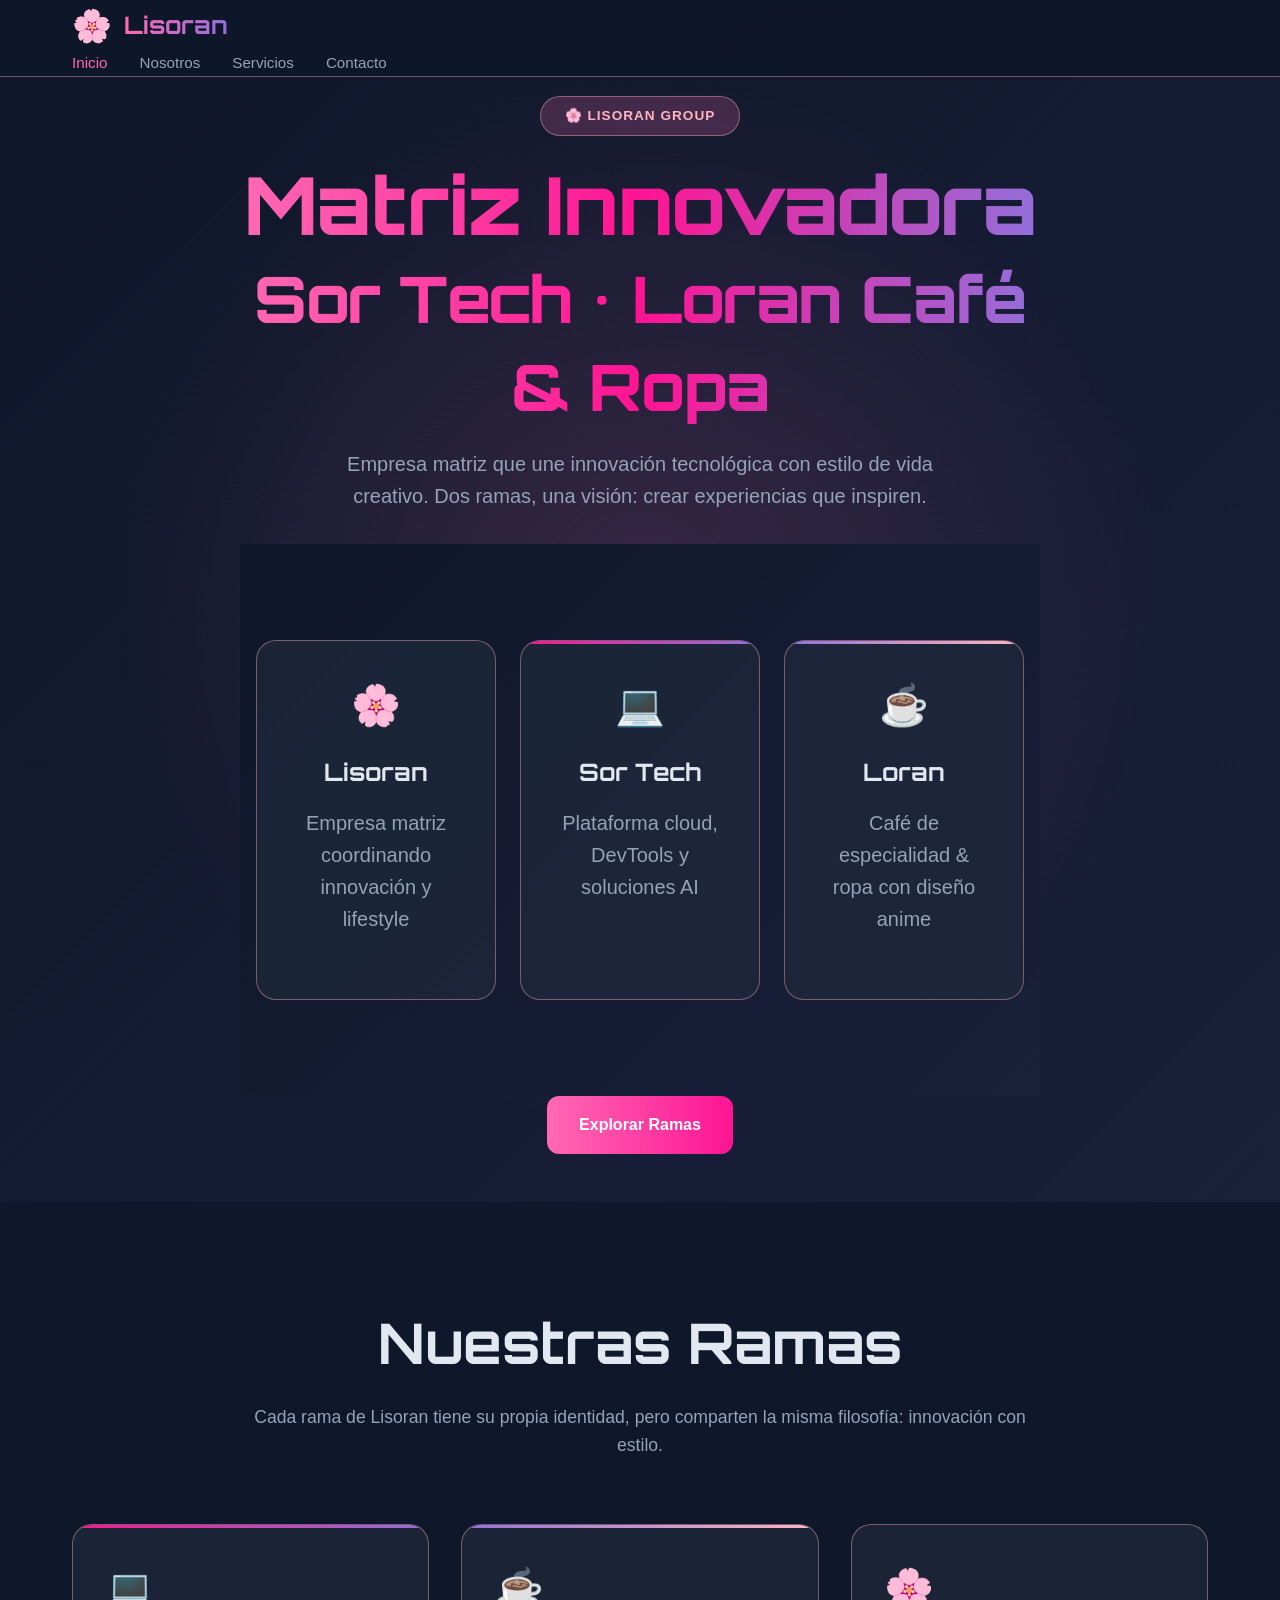
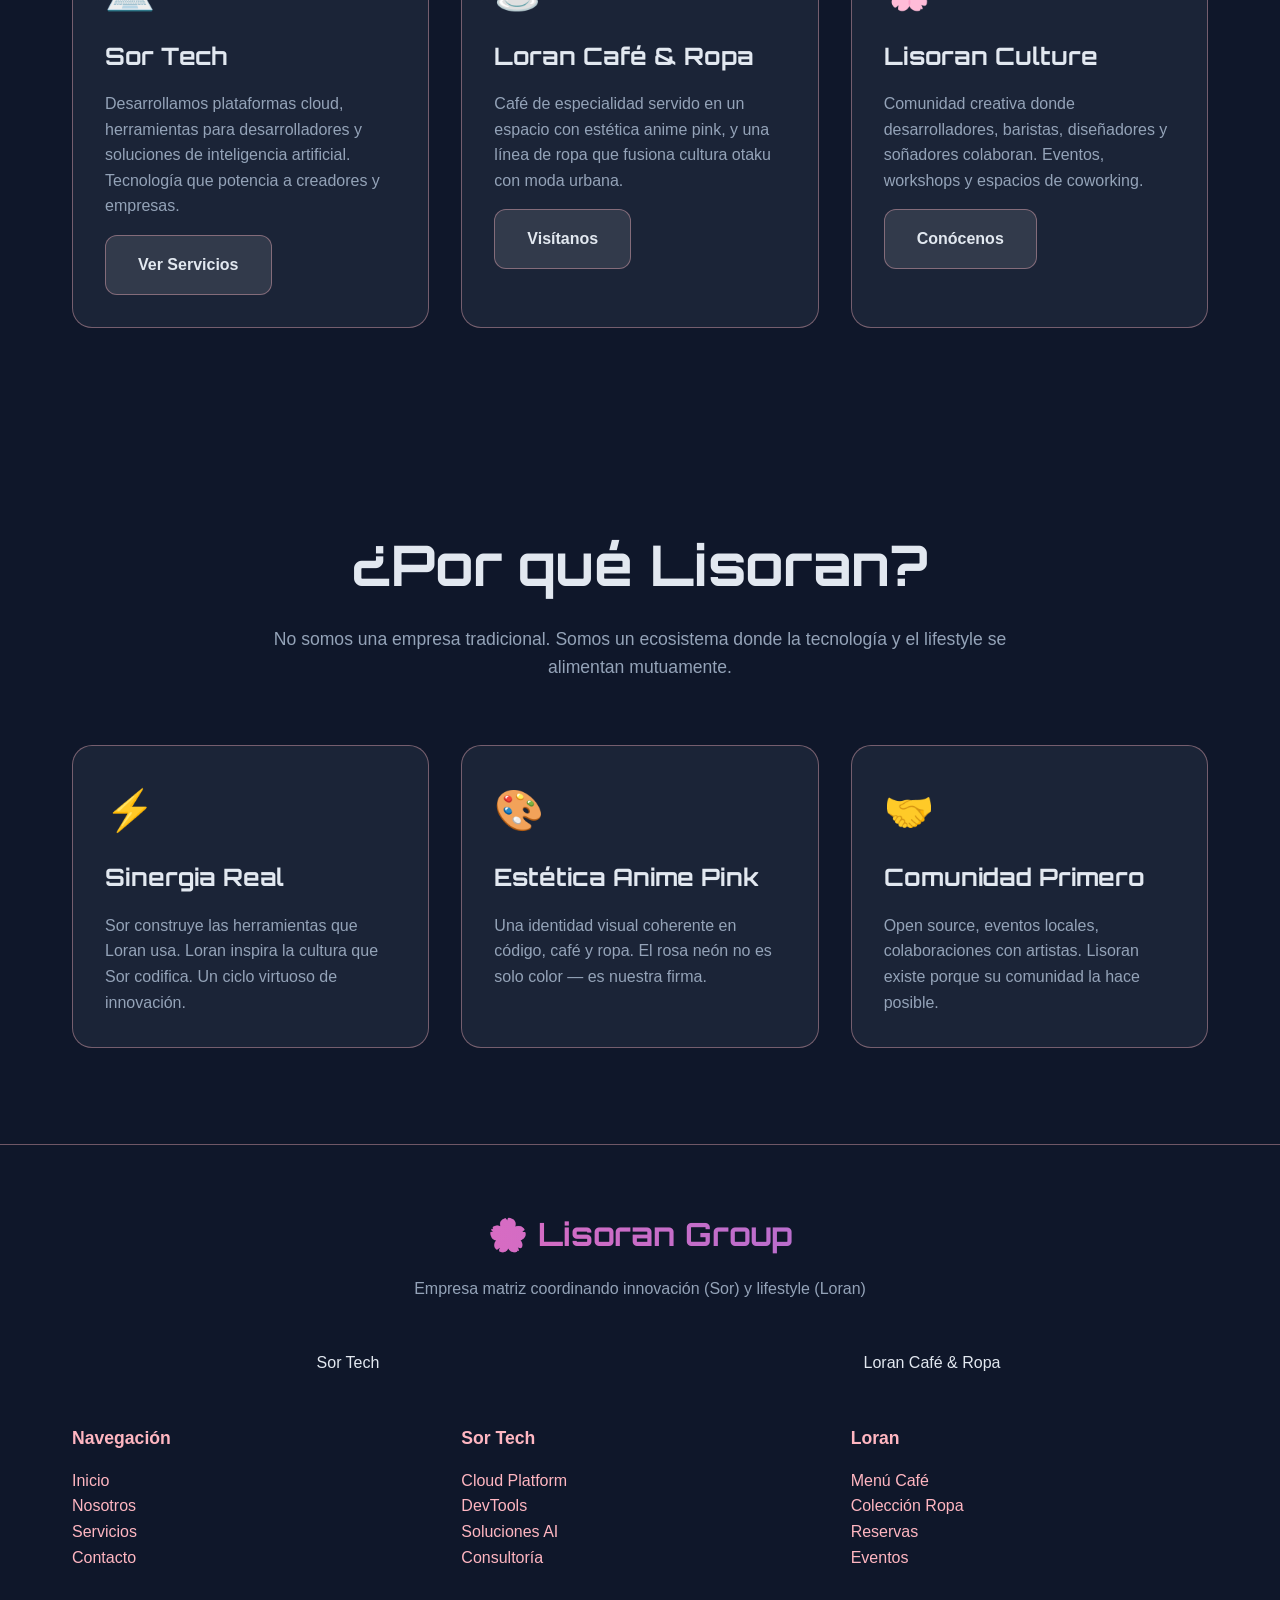
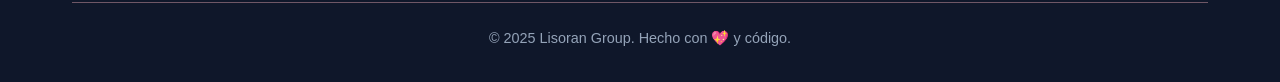
==== commit a32f0860: "lisoran 1" ====
--- a/index.html
+++ b/index.html
@@ -1,487 +1,182 @@
 <!doctype html>
-<html lang="en" data-theme="light">
+<html lang="es" data-theme="dark">
 
 <head>
   <meta charset="UTF-8" />
   <meta name="viewport" content="width=device-width, initial-scale=1.0" />
   <meta name="description"
-    content="Mi Proyecto DT - A unique digital concept fusing anime culture with software development." />
-  <title>Mi Proyecto DT</title>
-
+    content="Lisoran - Empresa matriz con dos ramas: Sor (Tecnología) y Loran (Cafetería & Ropa). Innovación, estilo y café con estética anime pink." />
+  <meta name="keywords" content="Lisoran, Sor, Loran, tecnología, cafetería, ropa, anime pink, innovación" />
+  <title>Lisoran | Matriz • Sor Tech • Loran Café & Ropa</title>
+  <link rel="preconnect" href="https://fonts.googleapis.com">
+  <link rel="preconnect" href="https://fonts.gstatic.com" crossorigin>
+  <link
+    href="https://fonts.googleapis.com/css2?family=Orbitron:wght@400;700;900&family=Inter:wght@300;400;500;600&display=swap"
+    rel="stylesheet">
   <link rel="stylesheet" href="styles.css" />
 </head>
 
 <body>
-  <script>
-    // Mobile navigation toggle
-    const navToggle = document.querySelector('.nav-toggle');
-    const navMenu = document.querySelector('.nav-menu');
-
-    if (navToggle && navMenu) {
-      navToggle.addEventListener('click', () => {
-        const isExpanded = navToggle.getAttribute('aria-expanded') === 'true';
-        navToggle.setAttribute('aria-expanded', !isExpanded);
-        navMenu.classList.toggle('nav-menu--open');
-      });
-
-      // Close menu when clicking a link
-      navMenu.querySelectorAll('.nav-link').forEach(link => {
-        link.addEventListener('click', () => {
-          navMenu.classList.remove('nav-menu--open');
-          navToggle.setAttribute('aria-expanded', 'false');
-        });
-      });
-    }
-
-    // Smooth scroll for anchor links
-    document.querySelectorAll('a[href^="#"]').forEach(anchor => {
-      anchor.addEventListener('click', function (e) {
-        const targetId = this.getAttribute('href');
-        if (targetId === '#') return;
-        const target = document.querySelector(targetId);
-        if (target) {
-          e.preventDefault();
-          const navHeight = document.querySelector('.navigation-bar').offsetHeight;
-          const targetPosition = target.getBoundingClientRect().top + window.pageYOffset - navHeight;
-          window.scrollTo({ top: targetPosition, behavior: 'smooth' });
-        }
-      });
-    });
-  </script>
-  <header class="navigation-bar">
-    <nav class="nav-container">
-      <a href="index.html" class="nav-logo" aria-label="Mi Proyecto DT - Home">
-        <span class="logo-icon">🎮</span>
-        <span class="logo-text">Mi Proyecto DT</span>
+  <header class="navigation-bar" role="navigation" aria-label="Navegación principal">
+    <nav class="container">
+      <a href="index.html" class="nav-logo" aria-label="Lisoran - Inicio">
+        <span class="logo-icon" aria-hidden="true">🌸</span>
+        <span class="logo-text">Lisoran</span>
       </a>
-      <ul class="nav-menu" id="navMenu" role="menubar">
-        <li role="none"><a href="index.html" class="nav-link active" role="menuitem" aria-current="page">Inicio</a></li>
-        <li role="none"><a href="about-us.html" class="nav-link" role="menuitem">Nosotros</a></li>
-        <li role="none"><a href="services.html" class="nav-link" role="menuitem">Servicios</a></li>
-        <li role="none"><a href="contact.html" class="nav-link" role="menuitem">Contacto</a></li>
-      </ul>
-      <button class="nav-toggle" id="navToggle" aria-label="Toggle navigation menu" aria-expanded="false" aria-controls="navMenu">
-        <span class="hamburger" aria-hidden="true"></span>
+      <div class="nav-links" id="navLinks">
+        <a href="index.html" class="nav-link active">Inicio</a>
+        <a href="about-us.html" class="nav-link">Nosotros</a>
+        <a href="services.html" class="nav-link">Servicios</a>
+        <a href="contact.html" class="nav-link">Contacto</a>
+      </div>
+      <button class="nav-toggle" id="navToggle" aria-expanded="false" aria-label="Abrir menú">
+        <span class="hamburger"></span>
       </button>
     </nav>
   </header>
 
-  <!-- CSS-based Marquee (replaces deprecated <marquee> tag) -->
-  <div class="marquee-container">
-    <div class="marquee-track">
-      <h1 class="marquee-content"><img src="https://i.redd.it/ffrd164h0qsh1.gif" alt="Descripción" width="80"
-          height="40" />HELLO WORLD!, THIS IS MY FIRST APPLICATION (PRETEND THERE IS JAZZ MUSIC PLAYING)</h1>
-    </div>
-  </div>
+  <main>
+    <section class="hero" id="inicio">
+      <div class="hero-content">
+        <span class="hero-badge">🌸 Lisoran Group</span>
+        <h1 class="gradient-title">Matriz Innovadora<br><span style="font-size: 0.8em;">Sor Tech • Loran Café &
+            Ropa</span></h1>
+        <p>Empresa matriz que une innovación tecnológica con estilo de vida creativo. Dos ramas, una visión: crear
+          experiencias que inspiren.</p>
+        <div class="brand-showcase"
+          style="display: flex; gap: 1.5rem; justify-content: center; flex-wrap: wrap; margin-top: 2rem;">
+          <article class="card-anime lisoran-card"
+            style="flex: 1; min-width: 200px; max-width: 280px; text-align: center;">
+            <div class="card-icon">🌸</div>
+            <h3>Lisoran</h3>
+            <p>Empresa matriz coordinando innovación y lifestyle</p>
+          </article>
+          <article class="card-anime sor-card" style="flex: 1; min-width: 200px; max-width: 280px; text-align: center;">
+            <div class="card-icon">💻</div>
+            <h3>Sor Tech</h3>
+            <p>Plataforma cloud, DevTools y soluciones AI</p>
+          </article>
+          <article class="card-anime loran-card"
+            style="flex: 1; min-width: 200px; max-width: 280px; text-align: center;">
+            <div class="card-icon">☕</div>
+            <h3>Loran</h3>
+            <p>Café de especialidad & ropa con diseño anime</p>
+          </article>
+        </div>
+        <a href="#features" class="btn-anime btn-anime-primary">Explorar Ramas</a>
+      </div>
+    </section>
 
-  <div class="contenedor">
-    <div class="wrap">
-      <div class="box">
-        <span>SE PARTE DE NUESTRA COMUNIDAD</span>
-        <h1>UN LUGAR DONDE LOS ANIMES Y LA PROGRAMACION SE UNEN</h1>
-        <p>Lorem, ipsum dolor, sit amet consectetur adipisicing elit. Dolorem dolore ea aut fugit officiis nesciunt
-          nulla, voluptate perferendis maiores!</p>
-        <div class="botones">
-          <a href="services.html" class="btn1">Suscríbete</a>
-          <a href="about-us.html" class="btn2">Escúchalo</a>
+    <section class="section brand-section" id="features">
+      <div class="container">
+        <div class="section-title-wrap">
+          <h2>Nuestras Ramas</h2>
+          <p>Cada rama de Lisoran tiene su propia identidad, pero comparten la misma filosofía: innovación con estilo.
+          </p>
+        </div>
+        <div class="grid">
+          <article class="card-anime sor-card reveal">
+            <div class="card-icon">💻</div>
+            <h3>Sor Tech</h3>
+            <p>Desarrollamos plataformas cloud, herramientas para desarrolladores y soluciones de inteligencia
+              artificial. Tecnología que potencia a creadores y empresas.</p>
+            <a href="services.html" class="btn-anime btn-anime-secondary" style="margin-top: 1rem;">Ver Servicios</a>
+          </article>
+          <article class="card-anime loran-card reveal">
+            <div class="card-icon">☕</div>
+            <h3>Loran Café & Ropa</h3>
+            <p>Café de especialidad servido en un espacio con estética anime pink, y una línea de ropa que fusiona
+              cultura otaku con moda urbana.</p>
+            <a href="contact.html" class="btn-anime btn-anime-secondary" style="margin-top: 1rem;">Visítanos</a>
+          </article>
+          <article class="card-anime lisoran-card reveal">
+            <div class="card-icon">🌸</div>
+            <h3>Lisoran Culture</h3>
+            <p>Comunidad creativa donde desarrolladores, baristas, diseñadores y soñadores colaboran. Eventos, workshops
+              y espacios de coworking.</p>
+            <a href="about-us.html" class="btn-anime btn-anime-secondary" style="margin-top: 1rem;">Conócenos</a>
+          </article>
         </div>
       </div>
-    </div>
-  </div>
-
-  <main>
-    <section id="about" class="project-section">
-      <h2>About the project</h2>
-      <p>This project explores the creative intersection between the anime universe, software development, and
-        everyday
-        life. By drawing unique parallels, we demonstrate how shonen-style arcs of self-improvement, complex power
-        systems, and the daily routines of anime characters reflect the real-world challenges, logic, and resilience
-        found in a programmer's career.</p>
-
-      <h3>Project Description</h3>
-      <p>The project is an interactive, community-driven web platform designed for software developers, tech students,
-        and anime enthusiasts. The website features deep-dive articles, technical character analyses (e.g., how an
-        anime
-        training arc mirrors mastering a new framework), and productivity tips inspired by popular series. It aims to
-        demystify programming, humanize the tech lifestyle, and bridge the gap between geek culture and clean code.
-      </p>
-
-      <h3>Project Overview</h3>
-      <p><strong>Mission:</strong> To connect a passion for anime with the craft of coding, creating a space where
-        developers can learn, share, and grow through the lens of their favorite stories.</p>
-
-      <h3>Core Topics</h3>
-      <ul>
-        <li>• Shonen Arcs & Dev Growth: Mapping training arcs, tournament arcs, and power-ups to learning curves,
-          hackathons, and career milestones.</li>
-        <li>• Power Systems as Architectures: Breaking down anime magic systems (Chakra, Nen, Alchemy) as metaphors
-          for
-          software architectures and design patterns.</li>
-        <li>• Slice of Life: Practical advice on mental health, ergonomics, work-life balance, and surviving corporate
-          burnout.</li>
-      </ul>
-
-      <h3>Project Summary</h3>
-      <p>A unique digital concept fusing anime culture with the software development ecosystem. Inspired by the
-        resilience and discipline found in Japanese animation, this project translates complex programming concepts
-        and
-        tech-industry dynamics into relatable, engaging narratives—proving that behind every great line of code, there
-        is a developer following their own "ninja way."</p>
-
-      <img src="img/shonen_aniversario.jpg" alt="Shonen Anniversary" class="project-image" />
     </section>
 
-<!-- Hero Banner / CTA Section -->
-    <section class="hero-banner">
-      <div class="hero-content">
-        <div class="hero-badge">
-          <span class="badge-icon">✨</span>
-          <span>Nueva temporada disponible</span>
+    <section class="section brand-section brand-overlay-sor" style="background: var(--bg-secondary);">
+      <div class="container">
+        <div class="section-title-wrap">
+          <h2>¿Por qué Lisoran?</h2>
+          <p>No somos una empresa tradicional. Somos un ecosistema donde la tecnología y el lifestyle se alimentan
+            mutuamente.</p>
         </div>
-        <h1>Donde el <span class="highlight">anime</span> se encuentra con el <span class="highlight">código</span></h1>
-        <p class="hero-subtitle">Análisis técnicos profundos, frameworks de productividad inspirados en tus series favoritas y una comunidad de desarrolladores otaku.</p>
-        <div class="hero-actions">
-          <a href="services.html" class="btn-primary">
-            <span>Explorar servicios</span>
-            <svg width="20" height="20" viewBox="0 0 24 24" fill="none" stroke="currentColor" stroke-width="2" aria-hidden="true">
-              <path d="M5 12h14M12 5l7 7-7 7"></path>
-            </svg>
-          </a>
-          <a href="about-us.html" class="btn-secondary">
-            <span>Conocer más</span>
-          </a>
-        </div>
-        <div class="hero-stats">
-          <div class="stat">
-            <span class="stat-number">50+</span>
-            <span class="stat-label">Artículos técnicos</span>
+        <div class="grid">
+          <div class="card-anime reveal">
+            <div class="card-icon">⚡</div>
+            <h3>Sinergia Real</h3>
+            <p>Sor construye las herramientas que Loran usa. Loran inspira la cultura que Sor codifica. Un ciclo
+              virtuoso de innovación.</p>
           </div>
-          <div class="stat">
-            <span class="stat-number">12</span>
-            <span class="stat-label">Sistemas de poder analizados</span>
+          <div class="card-anime reveal">
+            <div class="card-icon">🎨</div>
+            <h3>Estética Anime Pink</h3>
+            <p>Una identidad visual coherente en código, café y ropa. El rosa neón no es solo color — es nuestra firma.
+            </p>
           </div>
-          <div class="stat">
-            <span class="stat-number">3.5k</span>
-            <span class="stat-label">Desarrolladores en la comunidad</span>
-          </div>
-        </div>
-      </div>
-      <div class="hero-visual">
-        <div class="floating-cards">
-          <div class="float-card" data-card="1">
-            <div class="card-icon">📚</div>
-            <h4>Deep Dives</h4>
-            <p>Artículos quincenales</p>
-          </div>
-          <div class="float-card" data-card="2">
-            <div class="card-icon">⚔️</div>
-            <h4>Power Systems</h4>
-            <p>APIs formales de anime</p>
-          </div>
-          <div class="float-card" data-card="3">
-            <div class="card-icon">🧠</div>
-            <h4>Character Arch</h4>
-            <p>Análisis de arquitectura</p>
-          </div>
-          <div class="float-card" data-card="4">
-            <div class="card-icon">⚡</div>
-            <h4>Productivity</h4>
-            <p>Frameworks inspirados</p>
+          <div class="card-anime reveal">
+            <div class="card-icon">🤝</div>
+            <h3>Comunidad Primero</h3>
+            <p>Open source, eventos locales, colaboraciones con artistas. Lisoran existe porque su comunidad la hace
+              posible.</p>
           </div>
         </div>
       </div>
     </section>
+  </main>
 
-    <!-- Featured Video Section -->
-    <section class="video-section">
-      <div class="section-header">
-        <h2>Video Destacado</h2>
-        <p>Contenido seleccionado para desarrolladores otaku</p>
+  <footer class="footer">
+    <div class="container">
+      <div class="footer-brand">
+        <div class="logo-text">🌸 Lisoran Group</div>
+        <p>Empresa matriz coordinando innovación (Sor) y lifestyle (Loran)</p>
+        <div class="footer-brands">
+          <span class="footer-brand-tag brand-sor">Sor Tech</span>
+          <span class="footer-brand-tag brand-loran">Loran Café & Ropa</span>
+        </div>
       </div>
-      <div class="video-wrapper">
-        <iframe width="560" height="315" src="https://www.youtube.com/embed/z17rrRyMxEc?si=K8dkNf0YtXiVJ2Rc"
-          title="YouTube video player" frameborder="0"
-          allow="accelerometer; autoplay; clipboard-write; encrypted-media; gyroscope; picture-in-picture; web-share"
-          referrerpolicy="strict-origin-when-cross-origin" allowfullscreen></iframe>
+      <div class="footer-grid">
+        <div class="footer-col">
+          <h4>Navegación</h4>
+          <ul>
+            <li><a href="index.html">Inicio</a></li>
+            <li><a href="about-us.html">Nosotros</a></li>
+            <li><a href="services.html">Servicios</a></li>
+            <li><a href="contact.html">Contacto</a></li>
+          </ul>
+        </div>
+        <div class="footer-col">
+          <h4>Sor Tech</h4>
+          <ul>
+            <li><a href="services.html#cloud">Cloud Platform</a></li>
+            <li><a href="services.html#devtools">DevTools</a></li>
+            <li><a href="services.html#ai">Soluciones AI</a></li>
+            <li><a href="services.html#consulting">Consultoría</a></li>
+          </ul>
+        </div>
+        <div class="footer-col">
+          <h4>Loran</h4>
+          <ul>
+            <li><a href="contact.html#cafe">Menú Café</a></li>
+            <li><a href="contact.html#clothing">Colección Ropa</a></li>
+            <li><a href="contact.html#reservations">Reservas</a></li>
+            <li><a href="contact.html#events">Eventos</a></li>
+          </ul>
+        </div>
       </div>
-    </section>
-
-    <!-- Quick Links / Navigation Cards -->
-    <section class="quick-nav">
-      <div class="section-header">
-        <h2>Explora por categoría</h2>
-        <p>Encuentra exactamente lo que buscas</p>
+      <div class="footer-bottom">
+        <p>&copy; 2025 Lisoran Group. Hecho con 💖 y código.</p>
       </div>
-      <div class="nav-cards">
-        <a href="services.html?category=articles" class="nav-card">
-          <div class="nav-card-icon">📖</div>
-          <h3>Artículos Técnicos</h3>
-          <p>Deep dives quincenales conectando anime y código</p>
-          <span class="nav-card-arrow">→</span>
-        </a>
-        <a href="services.html?category=analysis" class="nav-card">
-          <div class="nav-card-icon">🔬</div>
-          <h3>Análisis de Personajes</h3>
-          <p>Arquitectura de protagonistas como software</p>
-          <span class="nav-card-arrow">→</span>
-        </a>
-        <a href="services.html?category=productivity" class="nav-card">
-          <div class="nav-card-icon">⚙️</div>
-          <h3>Frameworks de Productividad</h3>
-          <p>Sistemas inspirados en anime para devs</p>
-          <span class="nav-card-arrow">→</span>
-        </a>
-        <a href="contact.html" class="nav-card">
-          <div class="nav-card-icon">💬</div>
-          <h3>Contacto & Comunidad</h3>
-          <p>Únete, sugiere temas o colabora con nosotros</p>
-          <span class="nav-card-arrow">→</span>
-        </a>
-      </div>
-    </section>
-
-    <!-- Community Preview -->
-    <section class="community-preview">
-      <div class="community-content">
-        <div class="section-header">
-          <h2>Únete a la comunidad</h2>
-          <p>Comparte, aprende y crece con otros desarrolladores apasionados por el anime</p>
-        </div>
-        <div class="community-features">
-          <div class="community-feature">
-            <svg width="24" height="24" viewBox="0 0 24 24" fill="none" stroke="currentColor" stroke-width="2" aria-hidden="true">
-              <path d="M17 21v-2a4 4 0 0 0-4-4H5a4 4 0 0 0-4 4v2"></path>
-              <circle cx="9" cy="7" r="4"></circle>
-              <path d="M23 21v-2a4 4 0 0 0-3-3.87"></path>
-              <path d="M16 3.13a4 4 0 0 1 0 7.75"></path>
-            </svg>
-            <h4>Comunidad activa</h4>
-            <p>Discord y foros para discutir artículos y proponer temas</p>
-          </div>
-          <div class="community-feature">
-            <svg width="24" height="24" viewBox="0 0 24 24" fill="none" stroke="currentColor" stroke-width="2" aria-hidden="true">
-              <polygon points="23 7 16 12 23 17 23 7"></polygon>
-              <rect x="1" y="5" width="15" height="14" rx="2" ry="2"></rect>
-            </svg>
-            <h4>Contenido exclusivo</h4>
-            <p>Acceso anticipado a artículos y recursos descargables</p>
-          </div>
-          <div class="community-feature">
-            <svg width="24" height="24" viewBox="0 0 24 24" fill="none" stroke="currentColor" stroke-width="2" aria-hidden="true">
-              <path d="M12 22s8-4 8-10V5l-8-3-8 3v7c0 6 8 10 8 10z"></path>
-            </svg>
-            <h4>Colaboraciones</h4>
-            <p>Escribe artículos, sugiere análisis o ayuda con traducciones</p>
-          </div>
-        </div>
-        <a href="contact.html" class="btn-primary community-cta">
-          <span>Unirme ahora</span>
-          <svg width="20" height="20" viewBox="0 0 24 24" fill="none" stroke="currentColor" stroke-width="2" aria-hidden="true">
-            <path d="M5 12h14M12 5l7 7-7 7"></path>
-          </svg>
-        </a>
-      </div>
-</section>
-</main>
-
-  <footer class="site-footer">
-    <div class="footer-content">
-      <div class="footer-brand">
-        <span class="logo-icon">🎮</span>
-        <span class="logo-text">Mi Proyecto DT</span>
-      </div>
-      <p class="footer-tagline">Donde el anime se encuentra con el código</p>
-      <div class="footer-links">
-        <a href="about-us.html">Nosotros</a>
-        <a href="services.html">Servicios</a>
-        <a href="contact.html">Contacto</a>
-      </div>
-      <p class="footer-copyright">&copy; 2025 Mi Proyecto DT. Hecho con pasión por desarrolladores otaku.</p>
     </div>
   </footer>
 
-  <!-- Music Selector -->
-  <div class="music-selector" id="musicSelector" role="region" aria-label="Reproductor de música">
-    <div class="music-header">
-      <div class="music-info">
-        <svg class="music-icon" width="20" height="20" viewBox="0 0 24 24" fill="none" stroke="currentColor" stroke-width="2" aria-hidden="true">
-          <path d="M9 18V5l12-2v13"></path>
-          <circle cx="6" cy="18" r="3"></circle>
-          <circle cx="18" cy="16" r="3"></circle>
-        </svg>
-        <span class="music-title">Banda sonora</span>
-      </div>
-      <button class="music-toggle" id="musicToggle" aria-label="Expandir/colapsar reproductor" aria-expanded="false">
-        <svg class="expand-icon" width="20" height="20" viewBox="0 0 24 24" fill="none" stroke="currentColor" stroke-width="2" aria-hidden="true">
-          <polyline points="5 15 12 22 19 15"></polyline>
-        </svg>
-      </button>
-    </div>
-    <div class="music-playlist">
-      <div class="music-track active" data-src="mambo.mp3.mp3" data-title="Mambo Theme">
-        <div class="track-info">
-          <span class="track-number">1</span>
-          <svg class="track-play-icon" width="16" height="16" viewBox="0 0 24 24" fill="currentColor" aria-hidden="true">
-            <polygon points="5 3 19 12 5 21 5 3"></polygon>
-          </svg>
-          <span class="track-title">Mambo Theme</span>
-          <span class="track-duration">3:42</span>
-        </div>
-      </div>
-      <div class="music-track" data-src="mambo.mp3.mp3" data-title="Mambo Theme (Loop)">
-        <div class="track-info">
-          <span class="track-number">2</span>
-          <svg class="track-play-icon" width="16" height="16" viewBox="0 0 24 24" fill="currentColor" aria-hidden="true">
-            <polygon points="5 3 19 12 5 21 5 3"></polygon>
-          </svg>
-          <span class="track-title">Mambo Theme (Loop)</span>
-          <span class="track-duration">3:42</span>
-        </div>
-      </div>
-      <div class="music-track" data-src="mambo.mp3.mp3" data-title="Mambo Theme (Extended)">
-        <div class="track-info">
-          <span class="track-number">3</span>
-          <svg class="track-play-icon" width="16" height="16" viewBox="0 0 24 24" fill="currentColor" aria-hidden="true">
-            <polygon points="5 3 19 12 5 21 5 3"></polygon>
-          </svg>
-          <span class="track-title">Mambo Theme (Extended)</span>
-          <span class="track-duration">3:42</span>
-        </div>
-      </div>
-      <div class="music-track" data-src="mambo.mp3.mp3" data-title="Mambo Theme (Remix)">
-        <div class="track-info">
-          <span class="track-number">4</span>
-          <svg class="track-play-icon" width="16" height="16" viewBox="0 0 24 24" fill="currentColor" aria-hidden="true">
-            <polygon points="5 3 19 12 5 21 5 3"></polygon>
-          </svg>
-          <span class="track-title">Mambo Theme (Remix)</span>
-          <span class="track-duration">3:42</span>
-        </div>
-      </div>
-    </div>
-  </div>
+  <script src="js/script.js"></script>
+</body>
 
-  <audio id="background-music" loop preload="metadata">
-    <source src="mambo.mp3.mp3" type="audio/mpeg">
-  </audio>
-
-  <script>
-    // Add food to list
-    document.getElementById('addFoodBtn')?.addEventListener('click', function () {
-      const input = document.getElementById('inputField');
-      const food = input?.value.trim();
-      if (food) {
-        const list = document.getElementById('foodList');
-        const li = document.createElement('li');
-        li.textContent = food;
-        list.appendChild(li);
-
-        // Also add to select
-        const select = document.getElementById('selectField');
-        const option = document.createElement('option');
-        option.value = food;
-        option.textContent = food;
-        select.appendChild(option);
-
-        input.value = '';
-      }
-    });
-  </script>
-
-  <script>
-    // Music Selector Logic
-    (function() {
-      const audio = document.getElementById('background-music');
-      const selector = document.getElementById('musicSelector');
-      const toggleBtn = document.getElementById('musicToggle');
-      const tracks = document.querySelectorAll('.music-track');
-      let isPlaying = false;
-      let currentTrack = null;
-
-      // Try to play on load (will be caught if autoplay blocked)
-      function attemptAutoplay() {
-        const playPromise = audio.play();
-        if (playPromise !== undefined) {
-          playPromise.then(() => {
-            isPlaying = true;
-            updatePlayState();
-            console.log('Music started playing automatically');
-          }).catch(() => {
-            console.log('Autoplay prevented, waiting for user interaction...');
-            setupInteractionListener();
-          });
-        }
-      }
-
-      function setupInteractionListener() {
-        function playOnInteraction() {
-          audio.play().catch(e => console.log('Playback failed:', e));
-          document.removeEventListener('click', playOnInteraction);
-          document.removeEventListener('keydown', playOnInteraction);
-          document.removeEventListener('touchstart', playOnInteraction);
-        }
-        document.addEventListener('click', playOnInteraction);
-        document.addEventListener('keydown', playOnInteraction);
-        document.addEventListener('touchstart', playOnInteraction);
-      }
-
-      // Toggle playlist visibility
-      toggleBtn.addEventListener('click', () => {
-        selector.classList.toggle('collapsed');
-        const expanded = !selector.classList.contains('collapsed');
-        toggleBtn.setAttribute('aria-expanded', expanded);
-      });
-
-      // Track selection
-      tracks.forEach(track => {
-        track.addEventListener('click', () => {
-          const src = track.dataset.src;
-          const title = track.dataset.title;
-          
-          // Update active state
-          tracks.forEach(t => t.classList.remove('active'));
-          track.classList.add('active');
-          
-          // Change audio source
-          audio.src = src;
-          audio.load();
-          
-          // Play new track
-          audio.play().then(() => {
-            isPlaying = true;
-            currentTrack = track;
-            updatePlayState();
-          }).catch(e => console.log('Playback failed:', e));
-        });
-      });
-
-      // Update play/pause icons
-      function updatePlayState() {
-        const playIcon = currentTrack ? currentTrack.querySelector('.track-play-icon') : null;
-        if (playIcon) {
-          if (isPlaying) {
-            playIcon.innerHTML = '<rect x="6" y="4" width="4" height="16"></rect><rect x="14" y="4" width="4" height="16"></rect>';
-          } else {
-            playIcon.innerHTML = '<polygon points="5 3 19 12 5 21 5 3"></polygon>';
-          }
-        }
-      }
-
-      // Audio events
-      audio.addEventListener('play', () => { isPlaying = true; updatePlayState(); });
-      audio.addEventListener('pause', () => { isPlaying = false; updatePlayState(); });
-      audio.addEventListener('ended', () => {
-        isPlaying = false;
-        updatePlayState();
-        // Could add auto-play next track here
-      });
-
-      // Set initial volume
-      audio.volume = 0.3;
-
-      // Initialize
-      attemptAutoplay();
-    })();
-  </script>
-</body>
 </html>
--- a/styles.css
+++ b/styles.css
@@ -0,0 +1,2403 @@
+/*
+   LISORAN - ANIME PINK THEME SYSTEM
+   ==============================================================
+   Brands: Lisoran (Matriz), Sor (Tecnología), Loran (Café & Ropa)
+   ==============================================================*/
+
+/* === CSS Variables & Reset === */
+:root {
+  /* Anime Pink Palette */
+  --pink-primary: #FFB6C1;
+  --pink-bright: #FF69B4;
+  --pink-dark: #FF1493;
+  --pink-glow: rgba(255, 105, 180, 0.5);
+  --pink-shadow: rgba(255, 182, 193, 0.3);
+  --purple-accent: #9370DB;
+  --purple-glow: rgba(147, 112, 219, 0.5);
+  --border-pink: rgba(255, 182, 193, 0.4);
+  
+  /* Brand-specific colors */
+  --brand-lisoran: #FF69B4;
+  --brand-sor: #FF1493;
+  --brand-loran: #9370DB;
+  
+  /* Background Layers */
+  --bg-body: #0F172A;
+  --bg-card: rgba(30, 41, 59, 0.8);
+  --bg-overlay: rgba(15, 23, 42, 0.95);
+  --bg-gradient: linear-gradient(135deg, #0F172A 0%, #1A1F3A 100%);
+  
+  /* Text Colors */
+  --text-main: #E2E8F0;
+  --text-muted: #94A3B8;
+  --text-inverse: #1E293B;
+  
+  /* Border & Radius */
+  --border-radius-sm: 8px;
+  --border-radius-md: 12px;
+  --border-radius-lg: 20px;
+  --border: 1px solid var(--border-pink);
+  
+  /* Transitions */
+  --transition-fast: 0.2s ease;
+  --transition-base: 0.3s ease;
+  
+  /* Typography */
+  --font-heading: 'Orbitron', sans-serif;
+  --font-body: 'Poppins', sans-serif;
+  
+  /* Z-index */
+  --z-nav: 100;
+  --z-modal: 200;
+}
+
+* {
+  margin: 0;
+  padding: 0;
+  box-sizing: border-box;
+}
+
+html {
+  scroll-behavior: smooth;
+}
+
+body {
+  font-family: var(--font-body);
+  background: var(--bg-body);
+  color: var(--text-main);
+  line-height: 1.6;
+  overflow-x: hidden;
+}
+
+a {
+  color: var(--pink-primary);
+  text-decoration: none;
+}
+
+a:hover {
+  color: var(--pink-bright);
+}
+
+ul, ol {
+  list-style: none;
+}
+
+img {
+  max-width: 100%;
+  display: block;
+}
+
+.sr-only {
+  position: absolute;
+  width: 1px;
+  height: 1px;
+  padding: 0;
+  margin: -1px;
+  overflow: hidden;
+  clip: rect(0, 0, 0, 0);
+  border: 0;
+}
+
+/* === Navigation === */
+.navigation-bar {
+  position: fixed;
+  top: 0;
+  width: 100%;
+  background: rgba(15, 23, 42, 0.95);
+  backdrop-filter: blur(10px);
+  border-bottom: var(--border);
+  z-index: var(--z-nav);
+}
+
+.nav-container {
+  max-width: 1200px;
+  margin: 0 auto;
+  padding: 1rem 2rem;
+  display: flex;
+  justify-content: space-between;
+  align-items: center;
+}
+
+.nav-logo {
+  display: flex;
+  align-items: center;
+  gap: 0.75rem;
+  font-size: 1.5rem;
+  font-weight: 700;
+  font-family: var(--font-heading);
+  color: var(--text-main);
+}
+
+.logo-icon {
+  font-size: 2rem;
+}
+
+.logo-text {
+  background: linear-gradient(to right, var(--brand-lisoran), var(--brand-loran));
+  -webkit-background-clip: text;
+  -webkit-text-fill-color: transparent;
+}
+
+.nav-links,
+.nav-menu {
+  display: flex;
+  gap: 2rem;
+}
+
+.nav-link {
+  font-weight: 500;
+  font-size: 0.95rem;
+  color: var(--text-muted);
+  transition: color var(--transition-fast);
+}
+
+.nav-link:hover, .nav-link.active {
+  color: var(--pink-bright);
+}
+
+.mobile-menu-toggle,
+.nav-toggle {
+  display: none;
+  background: none;
+  border: none;
+  cursor: pointer;
+  padding: 0.5rem;
+}
+
+.hamburger {
+  display: block;
+  width: 24px;
+  height: 2px;
+  background: var(--text-main);
+  position: relative;
+}
+
+.hamburger::before, .hamburger::after {
+  content: '';
+  position: absolute;
+  left: 0;
+  width: 24px;
+  height: 2px;
+  background: var(--text-main);
+}
+
+.hamburger::before { top: -7px; }
+.hamburger::after { bottom: -7px; }
+
+/* Container */
+.container {
+  max-width: 1200px;
+  margin: 0 auto;
+  padding: 0 2rem;
+}
+.nav-logo {
+  display: flex;
+  align-items: center;
+  gap: 0.75rem;
+  font-size: 1.5rem;
+  font-weight: 700;
+  font-family: var(--font-heading);
+  color: var(--text-main);
+}
+
+.logo-icon {
+  font-size: 2rem;
+}
+
+.logo-text {
+  background: linear-gradient(to right, var(--brand-lisoran), var(--brand-loran));
+  -webkit-background-clip: text;
+  -webkit-text-fill-color: transparent;
+}
+
+.nav-menu {
+  display: flex;
+  gap: 2rem;
+}
+
+.nav-link {
+  font-weight: 500;
+  font-size: 0.95rem;
+  color: var(--text-muted);
+  transition: color var(--transition-fast);
+}
+
+.nav-link:hover, .nav-link.active {
+  color: var(--pink-bright);
+}
+
+.nav-toggle {
+  display: none;
+  background: none;
+  border: none;
+  cursor: pointer;
+  padding: 0.5rem;
+}
+
+.hamburger {
+  display: block;
+  width: 24px;
+  height: 2px;
+  background: var(--text-main);
+  position: relative;
+}
+
+.hamburger::before, .hamburger::after {
+  content: '';
+  position: absolute;
+  left: 0;
+  width: 24px;
+  height: 2px;
+  background: var(--text-main);
+}
+
+.hamburger::before { top: -7px; }
+.hamburger::after { bottom: -7px; }
+
+/* === Hero Section === */
+.hero {
+  position: relative;
+  min-height: 100vh;
+  display: flex;
+  flex-direction: column;
+  justify-content: center;
+  align-items: center;
+  text-align: center;
+  padding: 6rem 1rem 3rem;
+  background: var(--bg-gradient);
+  overflow: hidden;
+}
+
+.hero::before {
+  content: '';
+  position: absolute;
+  top: 0;
+  left: 0;
+  width: 100%;
+  height: 100%;
+  background: radial-gradient(circle at 50% 50%, rgba(255, 105, 180, 0.15) 0%, transparent 60%);
+  z-index: 0;
+}
+
+/* Hero background elements for about-us page */
+.hero-bg {
+  position: absolute;
+  top: 0;
+  left: 0;
+  width: 100%;
+  height: 100%;
+  z-index: 0;
+  overflow: hidden;
+}
+
+.grid-overlay {
+  position: absolute;
+  top: 0;
+  left: 0;
+  width: 100%;
+  height: 100%;
+  background-image: 
+    linear-gradient(rgba(255, 105, 180, 0.05) 1px, transparent 1px),
+    linear-gradient(90deg, rgba(255, 105, 180, 0.05) 1px, transparent 1px);
+  background-size: 50px 50px;
+}
+
+.floating-shapes {
+  position: absolute;
+  top: 0;
+  left: 0;
+  width: 100%;
+  height: 100%;
+  pointer-events: none;
+}
+
+.floating-shapes .shape {
+  position: absolute;
+  font-size: 2rem;
+  animation: float 6s ease-in-out infinite;
+  opacity: 0.6;
+}
+
+.floating-shapes .shape:nth-child(1) { top: 10%; left: 10%; animation-delay: 0s; }
+.floating-shapes .shape:nth-child(2) { top: 20%; right: 15%; animation-delay: 1s; }
+.floating-shapes .shape:nth-child(3) { top: 60%; left: 5%; animation-delay: 2s; }
+.floating-shapes .shape:nth-child(4) { bottom: 20%; right: 10%; animation-delay: 3s; }
+.floating-shapes .shape:nth-child(5) { bottom: 10%; left: 20%; animation-delay: 4s; }
+.floating-shapes .shape:nth-child(6) { top: 50%; right: 5%; animation-delay: 5s; }
+
+.hero-content {
+  position: relative;
+  z-index: 1;
+  max-width: 800px;
+}
+
+.hero-badge {
+  display: inline-block;
+  background: rgba(255, 105, 180, 0.2);
+  border: 1px solid var(--border-pink);
+  border-radius: 50px;
+  padding: 0.5rem 1.5rem;
+  font-size: 0.85rem;
+  font-weight: 600;
+  color: var(--pink-primary);
+  margin-bottom: 1.5rem;
+  text-transform: uppercase;
+  letter-spacing: 1px;
+}
+
+.hero-title {
+  font-family: var(--font-heading);
+  font-size: clamp(2.5rem, 8vw, 5rem);
+  font-weight: 800;
+  line-height: 1.1;
+  margin-bottom: 1.5rem;
+  letter-spacing: -1px;
+}
+
+.title-main {
+  background: linear-gradient(to right, var(--brand-lisoran), var(--brand-sor), var(--brand-loran));
+  -webkit-background-clip: text;
+  -webkit-text-fill-color: transparent;
+  display: block;
+}
+
+.title-sub {
+  font-size: clamp(1.25rem, 3vw, 2rem);
+  font-weight: 500;
+  color: var(--text-muted);
+  display: block;
+  margin-top: 0.5rem;
+}
+
+.hero-description {
+  font-size: 1.25rem;
+  color: var(--text-muted);
+  margin-bottom: 2rem;
+  max-width: 600px;
+  margin-left: auto;
+  margin-right: auto;
+  line-height: 1.7;
+}
+
+h1.gradient-title {
+  font-family: var(--font-heading);
+  font-size: clamp(2.5rem, 8vw, 5rem);
+  font-weight: 800;
+  line-height: 1.1;
+  margin-bottom: 1.5rem;
+  background: linear-gradient(to right, var(--brand-lisoran), var(--brand-sor), var(--brand-loran));
+  -webkit-background-clip: text;
+  -webkit-text-fill-color: transparent;
+  letter-spacing: -1px;
+}
+
+.hero p {
+  font-size: 1.25rem;
+  color: var(--text-muted);
+  margin-bottom: 2rem;
+  max-width: 600px;
+  margin-left: auto;
+  margin-right: auto;
+}
+
+/* Buttons */
+.btn-anime {
+  display: inline-flex;
+  align-items: center;
+  gap: 0.5rem;
+  padding: 1rem 2rem;
+  border: none;
+  border-radius: var(--border-radius-md);
+  font-family: inherit;
+  font-weight: 600;
+  font-size: 1rem;
+  cursor: pointer;
+  transition: all var(--transition-base);
+}
+
+.btn-anime-primary {
+  background: linear-gradient(to right, var(--brand-lisoran), var(--brand-sor));
+  color: #fff;
+}
+
+.btn-anime-primary:hover {
+  transform: translateY(-2px);
+  box-shadow: 0 10px 30px rgba(255, 20, 147, 0.4);
+}
+
+.btn-anime-secondary {
+  background: rgba(255, 255, 255, 0.1);
+  border: var(--border);
+  color: var(--text-main);
+}
+
+.btn-anime-secondary:hover {
+  background: rgba(255, 255, 255, 0.2);
+  border-color: var(--pink-bright);
+}
+
+.btn-brand {
+  background: linear-gradient(to right, var(--brand-lisoran), var(--brand-sor));
+  color: #fff;
+}
+
+.btn-brand.loran {
+  background: linear-gradient(to right, var(--brand-lisoran), var(--brand-loran));
+}
+
+/* Mission & Vision Section */
+.mission-grid {
+  display: grid;
+  grid-template-columns: repeat(auto-fit, minmax(300px, 1fr));
+  gap: 2rem;
+}
+
+.mission-card {
+  background: var(--bg-card);
+  border: var(--border);
+  border-radius: var(--border-radius-lg);
+  padding: 2.5rem;
+  text-align: center;
+  transition: all var(--transition-base);
+}
+
+.mission-card:hover {
+  transform: translateY(-5px);
+  border-color: var(--pink-bright);
+  box-shadow: 0 10px 30px rgba(255, 105, 180, 0.2);
+}
+
+.mission-card.lisoran-card::before {
+  background: linear-gradient(to right, var(--brand-lisoran), var(--brand-sor), var(--brand-loran));
+}
+
+.mission-card.sor-card::before {
+  background: linear-gradient(to right, var(--brand-lisoran), var(--brand-sor));
+}
+
+.mission-card.loran-card::before {
+  background: linear-gradient(to right, var(--brand-lisoran), var(--brand-loran));
+}
+
+.mission-icon {
+  font-size: 3rem;
+  margin-bottom: 1rem;
+}
+
+.mission-title {
+  font-family: var(--font-heading);
+  font-size: 1.5rem;
+  margin-bottom: 1rem;
+  color: var(--text-main);
+}
+
+.mission-description {
+  color: var(--text-muted);
+  line-height: 1.6;
+}
+
+/* Section Description */
+.section-description {
+  color: var(--text-muted);
+  max-width: 700px;
+  margin: 0 auto;
+  font-size: 1.1rem;
+  line-height: 1.6;
+}
+
+/* Sor Content Section */
+.sor-content {
+  display: grid;
+  grid-template-columns: 1fr 1fr;
+  gap: 3rem;
+  align-items: start;
+}
+
+.sor-story h3 {
+  font-family: var(--font-heading);
+  font-size: 1.75rem;
+  margin-bottom: 1.5rem;
+  color: var(--text-main);
+}
+
+.sor-story p {
+  color: var(--text-muted);
+  line-height: 1.7;
+  margin-bottom: 1rem;
+}
+
+.sor-stats {
+  display: flex;
+  flex-direction: column;
+  gap: 1.5rem;
+}
+/* Missing styles for about-us.html classes */
+.loran-content {
+  display: grid;
+  grid-template-columns: 1fr 1fr;
+  gap: 3rem;
+  align-items: start;
+}
+
+.loran-story h3 {
+  font-family: var(--font-heading);
+  font-size: 1.75rem;
+  margin-bottom: 1.5rem;
+  color: var(--text-main);
+}
+
+.loran-story p {
+  color: var(--text-muted);
+  line-height: 1.7;
+  margin-bottom: 1rem;
+}
+
+.loran-stats {
+  display: flex;
+  flex-direction: column;
+  gap: 1.5rem;
+}
+
+.cta-section {
+  background: linear-gradient(135deg, rgba(255, 105, 180, 0.08), rgba(147, 112, 219, 0.08));
+}
+
+.cta-content {
+  text-align: center;
+  max-width: 800px;
+  margin: 0 auto;
+}
+
+.cta-badge.brand-lisoran {
+  display: inline-block;
+  background: linear-gradient(to right, var(--brand-lisoran), var(--brand-sor), var(--brand-loran));
+  -webkit-background-clip: text;
+  -webkit-text-fill-color: transparent;
+  background-clip: text;
+  font-weight: 700;
+  text-transform: uppercase;
+  letter-spacing: 1px;
+  font-size: 0.85rem;
+  margin-bottom: 1rem;
+  border: none;
+  padding: 0;
+}
+
+.cta-title {
+  font-family: var(--font-heading);
+  font-size: clamp(2.5rem, 6vw, 4rem);
+  font-weight: 700;
+  color: var(--text-main);
+  margin-bottom: 1rem;
+}
+
+.cta-description {
+  color: var(--text-muted);
+  font-size: 1.1rem;
+  line-height: 1.7;
+  margin-bottom: 2rem;
+  max-width: 600px;
+  margin-left: auto;
+  margin-right: auto;
+}
+
+.cta-actions {
+  display: flex;
+  gap: 1rem;
+  justify-content: center;
+  flex-wrap: wrap;
+}
+
+.btn-brand.loran {
+  background: linear-gradient(to right, var(--brand-lisoran), var(--brand-loran));
+}
+
+/* Responsive for the new classes */
+@media (max-width: 768px) {
+  .loran-content {
+    grid-template-columns: 1fr;
+  }
+  
+  .sor-content {
+    grid-template-columns: 1fr;
+  }
+}
+
+/* Sor Content Section */
+.sor-content {
+  display: grid;
+  grid-template-columns: 1fr 1fr;
+  gap: 3rem;
+  align-items: start;
+}
+
+.sor-story h3 {
+  font-family: var(--font-heading);
+  font-size: 1.75rem;
+  margin-bottom: 1.5rem;
+  color: var(--text-main);
+}
+
+/* Sor Products */
+/* Sor Products */
+.sor-products {
+  display: grid;
+  grid-template-columns: repeat(auto-fit, minmax(280px, 1fr));
+  gap: 2rem;
+  margin-top: 3rem;
+}
+
+.product-badge.brand-sor {
+  background: rgba(255, 20, 147, 0.2);
+  color: var(--brand-sor);
+  border: 1px solid rgba(255, 20, 147, 0.4);
+}
+
+.product-card h4 {
+  font-family: var(--font-heading);
+  font-size: 1.25rem;
+  margin-bottom: 0.5rem;
+  color: var(--text-main);
+}
+
+.product-card p {
+  color: var(--text-muted);
+  margin-bottom: 1.5rem;
+  line-height: 1.6;
+}
+/* Logo Subtitle */
+.logo-sub {
+  font-size: 0.65rem;
+  font-weight: 700;
+  text-transform: uppercase;
+  letter-spacing: 0.5px;
+  color: var(--pink-primary);
+  background: rgba(255, 105, 180, 0.15);
+  border: 1px solid var(--border-pink);
+  border-radius: 4px;
+  padding: 0.15rem 0.5rem;
+  margin-left: 0.5rem;
+}
+
+/* Section Header Styles */
+.section-header {
+  text-align: center;
+  max-width: 800px;
+  margin: 0 auto 4rem;
+}
+
+.section-badge {
+  display: inline-block;
+  background: rgba(255, 20, 147, 0.15);
+  border: 1px solid var(--border-pink);
+  border-radius: 50px;
+  padding: 0.5rem 1.25rem;
+  font-size: 0.8rem;
+  font-weight: 700;
+  color: var(--pink-primary);
+  text-transform: uppercase;
+  letter-spacing: 1px;
+  margin-bottom: 1rem;
+}
+
+.section-badge.brand-sor {
+  background: rgba(255, 20, 147, 0.15);
+  border-color: rgba(255, 20, 147, 0.4);
+  color: var(--brand-sor);
+}
+
+.section-badge.brand-loran {
+  background: rgba(147, 112, 219, 0.15);
+  border-color: rgba(147, 112, 219, 0.4);
+  color: var(--brand-loran);
+}
+
+.section-title {
+  font-family: var(--font-heading);
+  font-size: clamp(2.5rem, 6vw, 4rem);
+  font-weight: 700;
+  color: var(--text-main);
+  margin-bottom: 1rem;
+}
+
+/* Stats Grid */
+.stats-grid {
+  display: grid;
+  grid-template-columns: repeat(auto-fit, minmax(200px, 1fr));
+  gap: 2rem;
+  margin-top: 3rem;
+}
+
+.stat {
+  text-align: center;
+  padding: 2rem;
+  background: var(--bg-card);
+  border: var(--border);
+  border-radius: var(--border-radius-lg);
+  transition: all var(--transition-base);
+}
+
+.stat:hover {
+  transform: translateY(-5px);
+  border-color: var(--pink-bright);
+  box-shadow: 0 10px 30px rgba(255, 105, 180, 0.2);
+}
+
+.stat-number {
+  font-family: var(--font-heading);
+  font-size: 3.5rem;
+  font-weight: 700;
+/* Missing styles for services.html and contact.html */
+
+/* Services Page Styles */
+.hero-section {
+  padding: 6rem 1rem 4rem;
+}
+
+.service-grid {
+  display: grid;
+  grid-template-columns: repeat(auto-fit, minmax(300px, 1fr));
+  gap: 2rem;
+}
+
+.service-card {
+  background: var(--bg-card);
+  border: var(--border);
+  border-radius: var(--border-radius-lg);
+  padding: 2.5rem;
+  transition: all var(--transition-base);
+  position: relative;
+  overflow: hidden;
+}
+
+.service-card:hover {
+  transform: translateY(-5px);
+  border-color: var(--pink-bright);
+  box-shadow: 0 20px 40px rgba(255, 105, 180, 0.15);
+}
+
+.sor-card::before {
+  content: '';
+  position: absolute;
+  top: 0;
+  left: 0;
+  right: 0;
+  height: 4px;
+  background: linear-gradient(to right, var(--brand-lisoran), var(--brand-sor));
+}
+
+.card-icon {
+  font-size: 3rem;
+  margin-bottom: 1.5rem;
+}
+
+.card-title {
+  font-family: var(--font-heading);
+  font-size: 1.5rem;
+  font-weight: 700;
+  color: var(--text-main);
+  margin-bottom: 1rem;
+}
+
+.card-description {
+  color: var(--text-muted);
+  line-height: 1.6;
+  margin-bottom: 1.5rem;
+}
+
+.tech-badge {
+  display: inline-block;
+  background: rgba(255, 105, 180, 0.15);
+  border: 1px solid var(--border-pink);
+  border-radius: 50px;
+  padding: 0.25rem 0.75rem;
+  font-size: 0.75rem;
+  font-weight: 600;
+  color: var(--pink-primary);
+  text-transform: uppercase;
+  letter-spacing: 0.5px;
+}
+
+.section-subtitle {
+  font-family: var(--font-heading);
+  font-size: 1.5rem;
+  font-weight: 700;
+  color: var(--text-main);
+  margin-bottom: 2rem;
+  text-align: center;
+}
+
+.devtools-grid {
+  display: grid;
+  grid-template-columns: repeat(auto-fit, minmax(250px, 1fr));
+  gap: 1.5rem;
+}
+
+.devtool-item {
+  background: var(--bg-card);
+  border: var(--border);
+  border-radius: var(--border-radius-lg);
+  padding: 2rem;
+  text-align: center;
+  transition: all var(--transition-base);
+}
+
+.devtool-item:hover {
+  transform: translateY(-3px);
+  border-color: var(--pink-bright);
+  box-shadow: 0 10px 30px rgba(255, 105, 180, 0.15);
+}
+
+.devtool-icon {
+  font-size: 2.5rem;
+  margin-bottom: 1rem;
+}
+
+.devtool-item h4 {
+  font-family: var(--font-heading);
+  font-size: 1.25rem;
+  font-weight: 700;
+  color: var(--text-main);
+  margin-bottom: 0.5rem;
+}
+
+.devtool-item p {
+  color: var(--text-muted);
+  font-size: 0.95rem;
+}
+
+.ai-grid {
+  display: grid;
+  grid-template-columns: repeat(auto-fit, minmax(350px, 1fr));
+  gap: 2rem;
+}
+
+.feature-card {
+  background: var(--bg-card);
+  border: var(--border);
+  border-radius: var(--border-radius-lg);
+  padding: 2.5rem;
+  transition: all var(--transition-base);
+  position: relative;
+  overflow: hidden;
+}
+
+.feature-card:hover {
+  transform: translateY(-5px);
+  border-color: var(--pink-bright);
+  box-shadow: 0 20px 40px rgba(255, 105, 180, 0.15);
+}
+
+.feature-card::before {
+  content: '';
+  position: absolute;
+  top: 0;
+  left: 0;
+  right: 0;
+  height: 4px;
+  background: linear-gradient(to right, var(--brand-lisoran), var(--brand-sor));
+}
+
+.terminal-section {
+  background: var(--bg-deep);
+}
+
+.terminal-container {
+  background: #0a0f1a;
+  border: var(--border);
+  border-radius: var(--border-radius-lg);
+  padding: 2rem;
+  font-family: 'JetBrains Mono', 'Fira Code', monospace;
+  font-size: 1rem;
+  line-height: 1.8;
+  overflow-x: auto;
+}
+
+.sor-terminal {
+  border-color: rgba(255, 20, 147, 0.3);
+  box-shadow: inset 0 0 30px rgba(255, 20, 147, 0.05);
+}
+
+.terminal-line {
+  display: flex;
+  gap: 0.75rem;
+  margin-bottom: 0.5rem;
+}
+
+.terminal-prompt {
+  color: var(--brand-sor);
+  font-weight: 700;
+  white-space: nowrap;
+}
+
+.terminal-text {
+  color: var(--text-main);
+}
+
+.terminal-typing {
+  color: var(--text-muted);
+  opacity: 0.8;
+}
+
+.cta-title {
+  font-family: var(--font-heading);
+  font-size: clamp(2rem, 5vw, 3rem);
+  font-weight: 700;
+  color: var(--text-main);
+  margin-bottom: 1rem;
+}
+
+.cta-description {
+  color: var(--text-muted);
+  font-size: 1.1rem;
+  max-width: 600px;
+  margin: 0 auto 2rem;
+  line-height: 1.7;
+}
+
+.cta-badge {
+  display: inline-block;
+  background: rgba(255, 20, 147, 0.15);
+  border: 1px solid var(--border-pink);
+  border-radius: 50px;
+  padding: 0.5rem 1.25rem;
+  font-size: 0.8rem;
+  font-weight: 700;
+  color: var(--pink-primary);
+  text-transform: uppercase;
+  letter-spacing: 1px;
+  margin-bottom: 1rem;
+}
+
+.cta-badge.brand-loran {
+  background: rgba(147, 112, 219, 0.15);
+  border-color: rgba(147, 112, 219, 0.4);
+  color: var(--brand-loran);
+}
+
+/* Contact Page Styles */
+.contact-form-container {
+  background: var(--bg-card);
+  border: var(--border);
+  border-radius: var(--border-radius-lg);
+  padding: 3rem;
+}
+
+.contact-form {
+  display: flex;
+  flex-direction: column;
+  gap: 1.5rem;
+}
+
+.form-group {
+  display: flex;
+  flex-direction: column;
+  gap: 0.5rem;
+}
+
+.form-label {
+  font-weight: 600;
+  color: var(--text-main);
+  font-size: 0.95rem;
+}
+
+.form-group input,
+.form-group select,
+.form-group textarea {
+  background: var(--bg-deep);
+  border: var(--border);
+  border-radius: var(--border-radius-md);
+  padding: 1rem;
+  color: var(--text-main);
+  font-family: var(--font-body);
+  font-size: 1rem;
+  transition: all var(--transition-fast);
+}
+
+.form-group input:focus,
+.form-group select:focus,
+.form-group textarea:focus {
+  outline: none;
+  border-color: var(--pink-bright);
+  box-shadow: 0 0 0 3px rgba(255, 105, 180, 0.2);
+}
+
+.form-group input::placeholder,
+.form-group textarea::placeholder {
+  color: var(--text-muted);
+  opacity: 0.6;
+}
+
+.form-submit {
+  margin-top: 1rem;
+}
+
+.form-status {
+  padding: 1rem;
+  border-radius: var(--border-radius-md);
+  font-weight: 500;
+  text-align: center;
+  display: none;
+}
+
+.form-status.success {
+  display: block;
+  background: rgba(34, 197, 94, 0.15);
+  border: 1px solid rgba(34, 197, 94, 0.4);
+  color: #4ade80;
+}
+
+.form-status.error {
+  display: block;
+  background: rgba(239, 68, 68, 0.15);
+  border: 1px solid rgba(239, 68, 68, 0.4);
+  color: #f87171;
+}
+
+.brand-selector {
+  margin-top: 3rem;
+  padding-top: 2rem;
+  border-top: var(--border);
+  text-align: center;
+}
+
+.brand-selector h4 {
+  color: var(--pink-primary);
+  margin-bottom: 1rem;
+  font-size: 1.1rem;
+}
+
+.brand-tabs {
+  display: inline-flex;
+  background: var(--bg-deep);
+  border: var(--border);
+  border-radius: var(--border-radius-lg);
+  padding: 0.25rem;
+  gap: 0.25rem;
+}
+
+.brand-tab {
+  background: transparent;
+  border: none;
+  color: var(--text-muted);
+  padding: 0.75rem 1.5rem;
+  border-radius: var(--border-radius-md);
+  font-weight: 600;
+  cursor: pointer;
+  transition: all var(--transition-fast);
+}
+
+.brand-tab:hover {
+  color: var(--text-main);
+}
+
+.brand-tab.active {
+  background: var(--brand-gradient);
+  color: var(--text-main);
+  box-shadow: 0 4px 15px rgba(255, 20, 147, 0.3);
+}
+
+.loran-section {
+  background: linear-gradient(135deg, rgba(147, 112, 219, 0.05), transparent);
+}
+
+.loran-grid {
+  display: grid;
+  grid-template-columns: repeat(auto-fit, minmax(300px, 1fr));
+  gap: 2rem;
+  margin-top: 3rem;
+}
+
+.loran-card {
+  background: var(--bg-card);
+  border: var(--border);
+  border-radius: var(--border-radius-lg);
+  padding: 2.5rem;
+  transition: all var(--transition-base);
+  position: relative;
+  overflow: hidden;
+}
+
+.loran-card:hover {
+  transform: translateY(-5px);
+  border-color: var(--pink-bright);
+  box-shadow: 0 20px 40px rgba(147, 112, 219, 0.15);
+}
+
+.coffee-item::before {
+  content: '';
+  position: absolute;
+  top: 0;
+  left: 0;
+  right: 0;
+  height: 4px;
+  background: linear-gradient(to right, var(--brand-lisoran), var(--brand-loran));
+}
+
+.clothing-item::before {
+  content: '';
+  position: absolute;
+  top: 0;
+  left: 0;
+  right: 0;
+  height: 4px;
+  background: linear-gradient(to right, var(--brand-lisoran), var(--brand-loran));
+}
+
+.events-item::before {
+  content: '';
+  position: absolute;
+  top: 0;
+  left: 0;
+  right: 0;
+  height: 4px;
+  background: linear-gradient(to right, var(--brand-lisoran), var(--brand-loran));
+}
+
+.card-image {
+  font-size: 3rem;
+  margin-bottom: 1.5rem;
+}
+
+.loran-card h3 {
+  font-family: var(--font-heading);
+  font-size: 1.5rem;
+  font-weight: 700;
+  color: var(--text-main);
+  margin-bottom: 1rem;
+}
+
+.loran-card p {
+  color: var(--text-muted);
+  line-height: 1.6;
+  margin-bottom: 1.5rem;
+}
+
+.location-section {
+  background: var(--bg-deep);
+}
+
+.location-content {
+  display: grid;
+  grid-template-columns: 1fr 1fr;
+  gap: 3rem;
+  align-items: start;
+}
+
+.location-info p {
+  color: var(--text-muted);
+  line-height: 1.8;
+  margin-bottom: 1rem;
+  font-size: 1.05rem;
+}
+
+.location-info strong {
+  color: var(--text-main);
+}
+
+.location-map {
+  background: var(--bg-card);
+  border: var(--border);
+  border-radius: var(--border-radius-lg);
+  overflow: hidden;
+  min-height: 300px;
+}
+
+.map-placeholder {
+  display: flex;
+  align-items: center;
+  justify-content: center;
+  height: 300px;
+  color: var(--text-muted);
+  font-size: 1.2rem;
+}
+
+/* Music Player Additional Styles */
+.music-current-title {
+  font-weight: 600;
+  color: var(--text-main);
+  font-size: 0.95rem;
+}
+
+.music-current-artist {
+  font-size: 0.8rem;
+  color: var(--text-muted);
+}
+
+.volume-control {
+  display: flex;
+  align-items: center;
+  gap: 0.5rem;
+}
+
+#volumeSlider {
+  width: 100px;
+  accent-color: var(--pink-bright);
+}
+
+.volume-value {
+  font-size: 0.85rem;
+  color: var(--text-muted);
+  min-width: 40px;
+}
+
+.music-playlist {
+  margin-top: 1rem;
+  max-height: 200px;
+  overflow-y: auto;
+}
+
+.track-item {
+  display: flex;
+  align-items: center;
+  gap: 0.75rem;
+  padding: 0.5rem;
+  border-radius: var(--border-radius-sm);
+  cursor: pointer;
+  color: var(--text-muted);
+  transition: all var(--transition-fast);
+}
+
+.track-item:hover,
+.track-item.active {
+  background: rgba(255, 105, 180, 0.1);
+  color: var(--pink-primary);
+}
+
+.track-play-icon {
+  width: 20px;
+  height: 20px;
+  fill: currentColor;
+}
+
+/* Footer Brand Tag */
+.footer-brand-tag {
+  display: inline-block;
+  background: rgba(255, 20, 147, 0.15);
+  border: 1px solid var(--border-pink);
+  border-radius: 50px;
+  padding: 0.35rem 1rem;
+  font-size: 0.75rem;
+  font-weight: 600;
+  color: var(--pink-primary);
+  text-transform: uppercase;
+  letter-spacing: 0.5px;
+  margin: 0.25rem;
+}
+
+.footer-brand-tag.brand-loran {
+  background: rgba(147, 112, 219, 0.15);
+  border-color: rgba(147, 112, 219, 0.4);
+  color: var(--brand-loran);
+}
+
+/* Button Styles - Larger variants */
+.btn-anime-lg {
+  padding: 1.25rem 2.5rem;
+  font-size: 1.1rem;
+}
+
+.btn-anime-outline {
+  background: transparent;
+  border: 2px solid var(--pink-bright);
+  color: var(--pink-primary);
+}
+
+.btn-anime-outline:hover {
+  background: rgba(255, 20, 147, 0.1);
+  border-color: var(--pink-primary);
+  color: var(--pink-bright);
+}
+
+/* Responsive */
+@media (max-width: 768px) {
+  .location-content {
+    grid-template-columns: 1fr;
+  }
+  
+  .loran-content {
+    grid-template-columns: 1fr;
+  }
+  
+  .nav-link {
+    font-size: 0.9rem;
+    padding: 0.5rem;
+  }
+}
+  -webkit-background-clip: text;
+  -webkit-text-fill-color: transparent;
+  background-clip: text;
+  display: block;
+  margin-bottom: 0.5rem;
+}
+
+.stat-label {
+  color: var(--text-muted);
+  font-size: 1rem;
+  font-weight: 500;
+}
+
+/* Loran Products */
+.loran-products {
+  display: grid;
+  grid-template-columns: repeat(auto-fit, minmax(280px, 1fr));
+  gap: 2rem;
+  margin-top: 3rem;
+}
+
+.product-card {
+  background: var(--bg-card);
+  border: var(--border);
+  border-radius: var(--border-radius-lg);
+  padding: 2rem;
+  transition: all var(--transition-base);
+  position: relative;
+  overflow: hidden;
+}
+
+.product-card:hover {
+  transform: translateY(-5px);
+  border-color: var(--pink-bright);
+  box-shadow: 0 10px 30px rgba(255, 105, 180, 0.2);
+}
+
+.product-badge {
+  position: absolute;
+  top: 1rem;
+  right: 1rem;
+  padding: 0.35rem 1rem;
+  border-radius: 50px;
+  font-size: 0.75rem;
+  font-weight: 700;
+  text-transform: uppercase;
+  letter-spacing: 0.5px;
+}
+
+.product-badge.brand-loran {
+  background: rgba(147, 112, 219, 0.2);
+  color: var(--brand-loran);
+  border: 1px solid rgba(147, 112, 219, 0.4);
+}
+
+.product-card h3 {
+  font-family: var(--font-heading);
+  font-size: 1.5rem;
+  margin-bottom: 0.5rem;
+  color: var(--text-main);
+}
+
+.product-card p {
+  color: var(--text-muted);
+  margin-bottom: 1.5rem;
+}
+
+/* Team Section */
+.team-grid {
+  display: grid;
+  grid-template-columns: repeat(auto-fit, minmax(280px, 1fr));
+  gap: 2rem;
+}
+
+.team-card {
+  background: var(--bg-card);
+  border: var(--border);
+  border-radius: var(--border-radius-lg);
+  padding: 2rem;
+  text-align: center;
+  transition: all var(--transition-base);
+}
+
+.team-card:hover {
+  transform: translateY(-5px);
+  border-color: var(--pink-bright);
+  box-shadow: 0 10px 30px rgba(255, 105, 180, 0.2);
+}
+
+.team-avatar {
+  font-size: 4rem;
+  margin-bottom: 1rem;
+}
+
+.team-card h3 {
+  font-family: var(--font-heading);
+  font-size: 1.5rem;
+  margin-bottom: 0.25rem;
+  color: var(--text-main);
+}
+
+.team-role {
+  color: var(--pink-primary);
+  font-weight: 600;
+  margin-bottom: 1rem;
+  display: block;
+}
+
+.team-desc {
+  color: var(--text-muted);
+  font-size: 0.95rem;
+}
+
+/* Section Layout */
+.section {
+  padding: 5rem 1rem;
+  position: relative;
+}
+
+/* Section Layout */
+.section {
+  padding: 5rem 1rem;
+  position: relative;
+}
+
+.section-title-wrap {
+  text-align: center;
+  max-width: 800px;
+  margin: 0 auto 4rem;
+}
+
+.section-title-wrap h2 {
+  font-family: var(--font-heading);
+  font-size: clamp(2rem, 6vw, 3.5rem);
+  font-weight: 700;
+  margin-bottom: 1rem;
+  color: var(--text-main);
+}
+
+.section-title-wrap p {
+  font-size: 1.1rem;
+  color: var(--text-muted);
+}
+
+.grid {
+  display: grid;
+  gap: 2rem;
+  grid-template-columns: repeat(auto-fit, minmax(280px, 1fr));
+}
+
+/* Cards */
+.card-anime {
+  background: var(--bg-card);
+  border: var(--border);
+  border-radius: var(--border-radius-lg);
+  padding: 2rem;
+  transition: all var(--transition-base);
+}
+
+.card-anime:hover {
+  transform: translateY(-5px);
+  border-color: var(--pink-bright);
+  box-shadow: 0 10px 30px rgba(255, 105, 180, 0.2);
+}
+
+.card-icon {
+  font-size: 2.5rem;
+  margin-bottom: 1rem;
+}
+
+.card-anime h3 {
+  font-family: var(--font-heading);
+  font-size: 1.5rem;
+  margin-bottom: 1rem;
+  color: var(--text-main);
+}
+
+.card-anime p {
+  color: var(--text-muted);
+}
+
+/* === Brand Sections === */
+.brand-section {
+  padding: 6rem 1rem;
+  position: relative;
+}
+
+.brand-header {
+  text-align: center;
+  max-width: 800px;
+  margin: 0 auto 4rem;
+}
+
+.brand-header h2 {
+  font-family: var(--font-heading);
+  font-size: clamp(2.5rem, 7vw, 4rem);
+  margin-bottom: 1rem;
+  color: var(--text-main);
+}
+
+.brand-header .brand-subtitle {
+  font-size: 1.25rem;
+  color: var(--text-muted);
+  margin-bottom: 1.5rem;
+}
+
+/* Lisoran specific */
+.lisoran-section {
+  background: linear-gradient(180deg, rgba(255, 105, 180, 0.05) 0%, transparent 100%);
+}
+
+.lisoran-header h2 {
+  color: var(--brand-lisoran);
+}
+
+/* Sor specific */
+.sor-section {
+  background: linear-gradient(180deg, rgba(255, 20, 147, 0.05) 0%, transparent 100%);
+}
+
+.sor-header h2 {
+  color: var(--brand-sor);
+}
+
+.sor-card {
+  position: relative;
+  overflow: hidden;
+}
+
+.sor-card::before {
+  content: '';
+  position: absolute;
+  top: 0;
+  left: 0;
+  right: 0;
+  height: 3px;
+  background: linear-gradient(to right, var(--brand-sor), var(--purple-accent));
+}
+
+.sor-badge {
+  position: absolute;
+  top: 1rem;
+  right: 1rem;
+  background: var(--brand-sor);
+  color: #fff;
+  padding: 0.25rem 0.75rem;
+  border-radius: 4px;
+  font-size: 0.75rem;
+  font-weight: 700;
+  text-transform: uppercase;
+}
+
+/* Loran specific */
+.loran-section {
+  background: linear-gradient(180deg, rgba(147, 112, 219, 0.05) 0%, transparent 100%);
+}
+
+.loran-header h2 {
+  color: var(--brand-loran);
+}
+
+.loran-card {
+  position: relative;
+  overflow: hidden;
+}
+
+.loran-card::before {
+  content: '';
+  position: absolute;
+  top: 0;
+  left: 0;
+  right: 0;
+  height: 3px;
+  background: linear-gradient(to right, var(--brand-loran), var(--pink-primary));
+}
+
+.loran-badge {
+  position: absolute;
+  top: 1rem;
+  right: 1rem;
+  background: var(--brand-loran);
+  color: #fff;
+  padding: 0.25rem 0.75rem;
+  border-radius: 4px;
+  font-size: 0.75rem;
+  font-weight: 700;
+  text-transform: uppercase;
+}
+
+/* === Music Player === */
+.music-selector {
+  background: var(--bg-card);
+  border: var(--border);
+  border-radius: var(--border-radius-lg);
+  padding: 1.5rem;
+  margin-top: 3rem;
+}
+
+.music-header {
+  display: flex;
+  justify-content: space-between;
+  align-items: center;
+  margin-bottom: 1rem;
+}
+
+.music-title {
+  display: flex;
+  align-items: center;
+  gap: 0.5rem;
+  font-weight: 600;
+  color: var(--pink-primary);
+}
+
+.music-toggle {
+  background: none;
+  border: none;
+  color: var(--text-muted);
+  cursor: pointer;
+  font-size: 1.25rem;
+}
+
+.music-current {
+  display: flex;
+  justify-content: space-between;
+  align-items: center;
+  padding: 1rem 0;
+  border-bottom: var(--border);
+  margin-bottom: 1rem;
+}
+
+.music-current-info {
+  display: flex;
+  gap: 0.75rem;
+  align-items: center;
+}
+
+#currentTrackTitle {
+  font-weight: 600;
+  color: var(--text-main);
+}
+
+#currentTrackArtist {
+  color: var(--text-muted);
+  font-size: 0.9rem;
+}
+
+.volume-control {
+  display: flex;
+  align-items: center;
+  gap: 0.5rem;
+}
+
+#volumeSlider {
+  width: 100px;
+  accent-color: var(--pink-bright);
+}
+
+.volume-value {
+  font-size: 0.85rem;
+  color: var(--text-muted);
+}
+
+.music-playlist {
+  margin-top: 1rem;
+}
+
+.track-item {
+  display: flex;
+  align-items: center;
+  gap: 0.75rem;
+  padding: 0.5rem;
+  border-radius: var(--border-radius-sm);
+  cursor: pointer;
+  color: var(--text-muted);
+  transition: all var(--transition-fast);
+}
+
+.track-item:hover, .track-item.active {
+  background: rgba(255, 105, 180, 0.1);
+  color: var(--pink-primary);
+}
+
+.track-play-icon {
+  width: 20px;
+  height: 20px;
+  fill: currentColor;
+}
+
+/* === Footer === */
+.site-footer {
+  background: #0F172A;
+  border-top: var(--border);
+  padding: 3rem 0 2rem;
+}
+
+.footer-content {
+  max-width: 1200px;
+  margin: 0 auto;
+  padding: 0 1rem;
+}
+.footer-brand {
+  text-align: center;
+  margin-bottom: 3rem;
+}
+
+.footer-brand .logo-text {
+  font-size: 2rem;
+  font-weight: 700;
+  font-family: var(--font-heading);
+  margin-bottom: 1rem;
+  color: var(--text-main);
+}
+
+.footer-brand p {
+  color: var(--text-muted);
+  max-width: 500px;
+  margin: 0 auto;
+}
+
+/* Brand Showcase Section */
+.brand-showcase {
+  padding: 6rem 1rem;
+  position: relative;
+  background: var(--bg-gradient);
+}
+
+.brand-showcase .section-title-wrap {
+  text-align: center;
+  max-width: 800px;
+  margin: 0 auto 4rem;
+}
+
+.brand-showcase .section-title-wrap h2 {
+  font-family: var(--font-heading);
+  font-size: clamp(2.5rem, 6vw, 4rem);
+  font-weight: 700;
+  margin-bottom: 1rem;
+  color: var(--text-main);
+}
+
+.brand-showcase .section-title-wrap p {
+  font-size: 1.1rem;
+  color: var(--text-muted);
+}
+
+.footer-brands {
+  display: grid;
+  grid-template-columns: repeat(auto-fit, minmax(300px, 1fr));
+  gap: 2rem;
+  margin-top: 3rem;
+}
+
+.brand-card {
+  background: var(--bg-card);
+  border: var(--border);
+  border-radius: var(--border-radius-lg);
+  padding: 2.5rem;
+  transition: all var(--transition-base);
+  position: relative;
+  overflow: hidden;
+}
+
+.brand-card:hover {
+  transform: translateY(-5px);
+  border-color: var(--pink-bright);
+  box-shadow: 0 20px 40px rgba(255, 105, 180, 0.15);
+}
+
+.brand-card::before {
+  content: '';
+  position: absolute;
+  top: 0;
+  left: 0;
+  right: 0;
+  height: 4px;
+  background: var(--brand-gradient);
+}
+
+.brand-sor::before {
+  background: linear-gradient(to right, var(--brand-lisoran), var(--brand-sor));
+}
+
+.brand-loran::before {
+  background: linear-gradient(to right, var(--brand-lisoran), var(--brand-loran));
+}
+
+.brand-icon {
+  font-size: 3rem;
+  margin-bottom: 1.5rem;
+}
+
+.brand-card h3 {
+  font-family: var(--font-heading);
+  font-size: 1.75rem;
+  font-weight: 700;
+  color: var(--text-main);
+  margin-bottom: 1rem;
+}
+
+.brand-tag {
+  display: inline-block;
+  background: rgba(255, 20, 147, 0.15);
+  border: 1px solid var(--border-pink);
+  border-radius: 50px;
+  padding: 0.35rem 1rem;
+  font-size: 0.75rem;
+  font-weight: 600;
+  color: var(--pink-primary);
+  text-transform: uppercase;
+  letter-spacing: 0.5px;
+  margin-bottom: 1rem;
+}
+
+.brand-card p {
+  color: var(--text-muted);
+  margin-bottom: 1.5rem;
+  line-height: 1.6;
+}
+
+.brand-features {
+  list-style: none;
+  padding: 0;
+  margin: 0 0 2rem;
+}
+
+.brand-features li {
+  display: flex;
+  align-items: center;
+  gap: 0.75rem;
+  color: var(--text-muted);
+  margin-bottom: 0.5rem;
+  font-size: 0.95rem;
+}
+
+.brand-features li::before {
+  content: '✦';
+  color: var(--pink-primary);
+  font-size: 0.75rem;
+}
+
+.brand-link {
+  display: inline-flex;
+  align-items: center;
+  gap: 0.5rem;
+  font-weight: 600;
+  color: var(--pink-primary);
+  transition: all var(--transition-fast);
+}
+
+.brand-link:hover {
+  gap: 1rem;
+  color: var(--pink-bright);
+}
+
+/* Footer adjustments */
+.footer {
+  background: var(--bg-deep);
+  border-top: var(--border);
+  padding: 4rem 1rem 2rem;
+}
+
+.footer-grid {
+  display: grid;
+  gap: 2rem;
+  grid-template-columns: repeat(3, 1fr);
+  margin-bottom: 2rem;
+}
+
+.footer-col h4 {
+  color: var(--pink-primary);
+  margin-bottom: 1rem;
+  font-size: 1.1rem;
+}
+
+.footer-col ul {
+  list-style: none;
+  padding: 0;
+  margin: 0;
+}
+
+.footer-bottom {
+  border-top: var(--border);
+  padding-top: 1.5rem;
+  text-align: center;
+  color: var(--text-muted);
+  font-size: 0.9rem;
+}
+
+/* === Animations === */
+
+.reveal.active {
+  opacity: 1;
+  transform: translateY(0);
+}
+
+@keyframes pulse {
+  0%, 100% { opacity: 1; }
+  50% { opacity: 0.5; }
+}
+
+.animate-pulse {
+  animation: pulse 2s infinite;
+}
+
+/* === Brand Overlays === */
+.brand-overlay-sor {
+  background: linear-gradient(135deg, rgba(255, 20, 147, 0.1), transparent);
+}
+
+.brand-overlay-loran {
+  background: linear-gradient(135deg, rgba(147, 112, 219, 0.15), transparent);
+}
+
+/* === Responsive === */
+@media (max-width: 768px) {
+  .nav-links {
+    position: absolute;
+    top: 100%;
+    left: 0;
+    right: 0;
+    background: rgba(15, 23, 42, 0.98);
+    flex-direction: column;
+    padding: 1rem;
+    gap: 1rem;
+    border-bottom: var(--border);
+    display: none;
+  }
+  
+  .nav-links.active {
+    display: flex;
+  }
+  
+  .nav-toggle {
+    display: block;
+  }
+  
+  .nav-toggle .hamburger {
+    position: relative;
+    width: 24px;
+    height: 2px;
+  }
+  
+  .nav-toggle .hamburger::before,
+  .nav-toggle .hamburger::after {
+    transition: all 0.3s ease;
+  }
+  
+  .hero {
+    padding: 5rem 1rem 2rem;
+  }
+  
+  h1.gradient-title {
+    font-size: 2.5rem;
+  }
+  
+  .grid {
+    grid-template-columns: 1fr;
+  }
+  
+  .footer-grid {
+    grid-template-columns: 1fr;
+  }
+}
+
+/* === Services Page === */
+.services-hero {
+  background: var(--bg-gradient);
+  padding: 8rem 1rem 6rem;
+  text-align: center;
+  position: relative;
+  overflow: hidden;
+}
+
+.services-hero h1 {
+  font-family: var(--font-heading);
+  font-size: clamp(2.5rem, 6vw, 4rem);
+  font-weight: 700;
+  margin-bottom: 1.5rem;
+  color: var(--text-main);
+}
+
+.services-hero .hero-subtitle {
+  font-size: 1.25rem;
+  color: var(--text-muted);
+  max-width: 700px;
+  margin: 0 auto;
+  line-height: 1.7;
+}
+
+.services-intro {
+  padding: 5rem 1rem;
+  background: var(--bg-main);
+}
+
+.intro-content {
+  max-width: 900px;
+  margin: 0 auto;
+  text-align: center;
+}
+
+.intro-text {
+  font-size: 1.15rem;
+  color: var(--text-muted);
+  line-height: 1.8;
+}
+
+.service-cards {
+  padding: 5rem 1rem;
+  background: var(--bg-main);
+}
+
+.service-card {
+  background: var(--bg-card);
+  border: var(--border);
+  border-radius: var(--border-radius-lg);
+  padding: 2.5rem;
+  transition: all var(--transition-base);
+  position: relative;
+  overflow: hidden;
+}
+
+.service-card:hover {
+  transform: translateY(-5px);
+  border-color: var(--pink-bright);
+  box-shadow: 0 20px 40px rgba(255, 105, 180, 0.15);
+}
+
+.service-card::before {
+  content: '';
+  position: absolute;
+  top: 0;
+  left: 0;
+  right: 0;
+  height: 4px;
+  background: var(--brand-gradient);
+}
+
+.service-icon {
+  font-size: 3rem;
+  margin-bottom: 1.5rem;
+}
+
+.service-card h3 {
+  font-family: var(--font-heading);
+  font-size: 1.5rem;
+  font-weight: 700;
+  color: var(--text-main);
+  margin-bottom: 1rem;
+}
+
+.service-card p {
+  color: var(--text-muted);
+  line-height: 1.6;
+  margin-bottom: 1.5rem;
+}
+
+.service-features {
+  list-style: none;
+  padding: 0;
+  margin: 0;
+}
+
+.service-features li {
+  display: flex;
+  align-items: center;
+  gap: 0.75rem;
+  color: var(--text-muted);
+  margin-bottom: 0.5rem;
+  font-size: 0.95rem;
+}
+
+.service-features li::before {
+  content: '✦';
+  color: var(--pink-primary);
+  font-size: 0.75rem;
+}
+
+.service-cta {
+  padding: 5rem 1rem;
+  background: var(--bg-deep);
+  text-align: center;
+}
+
+.service-cta .btn-anime {
+  margin: 0.5rem;
+}
+
+.tech-stack {
+  padding: 5rem 1rem;
+  background: var(--bg-main);
+}
+
+.tech-grid {
+  display: grid;
+  grid-template-columns: repeat(auto-fit, minmax(150px, 1fr));
+  gap: 1.5rem;
+  max-width: 800px;
+  margin: 0 auto;
+}
+
+.tech-item {
+  background: var(--bg-card);
+  border: var(--border);
+  border-radius: var(--border-radius-lg);
+  padding: 2rem;
+  text-align: center;
+  transition: all var(--transition-base);
+}
+
+.tech-item:hover {
+  transform: translateY(-3px);
+  border-color: var(--pink-bright);
+  box-shadow: 0 10px 30px rgba(255, 105, 180, 0.15);
+}
+
+.tech-item i {
+  font-size: 2.5rem;
+  color: var(--pink-primary);
+  margin-bottom: 1rem;
+}
+
+.tech-item span {
+  font-weight: 600;
+  color: var(--text-main);
+}
+
+.process-section {
+  padding: 5rem 1rem;
+  background: var(--bg-deep);
+}
+
+.process-steps {
+  display: grid;
+  grid-template-columns: repeat(auto-fit, minmax(280px, 1fr));
+  gap: 2rem;
+  max-width: 1000px;
+  margin: 0 auto;
+}
+
+.process-step {
+  background: var(--bg-card);
+  border: var(--border);
+  border-radius: var(--border-radius-lg);
+  padding: 2.5rem;
+  text-align: center;
+  position: relative;
+  transition: all var(--transition-base);
+}
+
+.process-step:hover {
+  transform: translateY(-5px);
+  border-color: var(--pink-bright);
+  box-shadow: 0 20px 40px rgba(255, 105, 180, 0.15);
+}
+
+.step-number {
+  position: absolute;
+  top: -1rem;
+  left: 50%;
+  transform: translateX(-50%);
+  width: 3rem;
+  height: 3rem;
+  background: var(--brand-gradient);
+  border-radius: 50%;
+  display: flex;
+  align-items: center;
+  justify-content: center;
+  font-weight: 700;
+  font-size: 1.25rem;
+  color: var(--text-main);
+  box-shadow: 0 4px 15px rgba(255, 105, 180, 0.3);
+}
+
+.step-content {
+  margin-top: 1.5rem;
+}
+
+.process-step h3 {
+  font-family: var(--font-heading);
+  font-size: 1.25rem;
+  font-weight: 700;
+  color: var(--text-main);
+  margin-bottom: 0.75rem;
+}
+
+.process-step p {
+  color: var(--text-muted);
+  font-size: 0.95rem;
+  line-height: 1.6;
+}
+
+.faq-section {
+  padding: 5rem 1rem;
+  background: var(--bg-main);
+}
+
+.faq-list {
+  max-width: 800px;
+  margin: 0 auto;
+}
+
+.faq-item {
+  background: var(--bg-card);
+  border: var(--border);
+  border-radius: var(--border-radius-lg);
+  margin-bottom: 1rem;
+  overflow: hidden;
+}
+
+.faq-question {
+  display: flex;
+  justify-content: space-between;
+  align-items: center;
+  padding: 1.5rem;
+  background: transparent;
+  border: none;
+  color: var(--text-main);
+  font-size: 1.1rem;
+  font-weight: 600;
+  cursor: pointer;
+  width: 100%;
+  text-align: left;
+  font-family: var(--font-body);
+}
+
+.faq-question:hover {
+  color: var(--pink-primary);
+}
+
+.faq-toggle {
+  font-size: 1.5rem;
+  color: var(--pink-primary);
+  transition: transform var(--transition-fast);
+}
+
+.faq-item.active .faq-toggle {
+  transform: rotate(45deg);
+}
+
+.faq-answer {
+  max-height: 0;
+  overflow: hidden;
+  transition: max-height var(--transition-base);
+}
+
+.faq-item.active .faq-answer {
+  max-height: 500px;
+}
+
+.faq-answer p {
+  padding: 0 1.5rem 1.5rem;
+  color: var(--text-muted);
+  line-height: 1.7;
+}
+
+/* === Contact Page === */
+.contact-hero {
+  background: var(--bg-gradient);
+  padding: 8rem 1rem 6rem;
+  text-align: center;
+  position: relative;
+  overflow: hidden;
+}
+
+.contact-hero h1 {
+  font-family: var(--font-heading);
+  font-size: clamp(2.5rem, 6vw, 4rem);
+  font-weight: 700;
+  margin-bottom: 1.5rem;
+  color: var(--text-main);
+}
+
+.contact-hero .hero-subtitle {
+  font-size: 1.25rem;
+  color: var(--text-muted);
+  max-width: 700px;
+  margin: 0 auto;
+  line-height: 1.7;
+}
+
+.contact-grid {
+  display: grid;
+  grid-template-columns: 1fr 1fr;
+  gap: 3rem;
+  padding: 5rem 1rem;
+  max-width: 1200px;
+  margin: 0 auto;
+}
+
+.contact-info {
+  display: flex;
+  flex-direction: column;
+  gap: 1.5rem;
+}
+
+.info-card {
+  background: var(--bg-card);
+  border: var(--border);
+  border-radius: var(--border-radius-lg);
+  padding: 2rem;
+  display: flex;
+  gap: 1.5rem;
+  transition: all var(--transition-base);
+}
+
+.info-card:hover {
+  border-color: var(--pink-bright);
+  box-shadow: 0 10px 30px rgba(255, 105, 180, 0.15);
+}
+
+.info-icon {
+  font-size: 2rem;
+  color: var(--pink-primary);
+  flex-shrink: 0;
+  margin-top: 0.25rem;
+}
+
+.info-card h3 {
+  font-family: var(--font-heading);
+  font-size: 1.25rem;
+  font-weight: 700;
+  color: var(--text-main);
+  margin-bottom: 0.5rem;
+}
+
+.info-card p {
+  color: var(--text-muted);
+  line-height: 1.6;
+}
+
+.contact-form-wrapper {
+  background: var(--bg-card);
+  border: var(--border);
+  border-radius: var(--border-radius-lg);
+  padding: 3rem;
+}
+
+.form-row {
+  display: grid;
+  grid-template-columns: 1fr 1fr;
+  gap: 1.5rem;
+}
+
+.form-row .form-group {
+  margin-bottom: 0;
+}
+
+.submit-btn {
+  width: 100%;
+  margin-top: 1rem;
+}
+
+.form-note {
+  text-align: center;
+  margin-top: 1.5rem;
+  color: var(--text-muted);
+  font-size: 0.9rem;
+}
+
+/* === Responsive for Services & Contact === */
+@media (max-width: 768px) {
+  .contact-grid {
+    grid-template-columns: 1fr;
+  }
+  
+  .form-row {
+    grid-template-columns: 1fr;
+  }
+  
+  .process-steps {
+    grid-template-columns: 1fr;
+  }
+  
+  .tech-grid {
+    grid-template-columns: repeat(auto-fit, minmax(120px, 1fr));
+  }
+}
